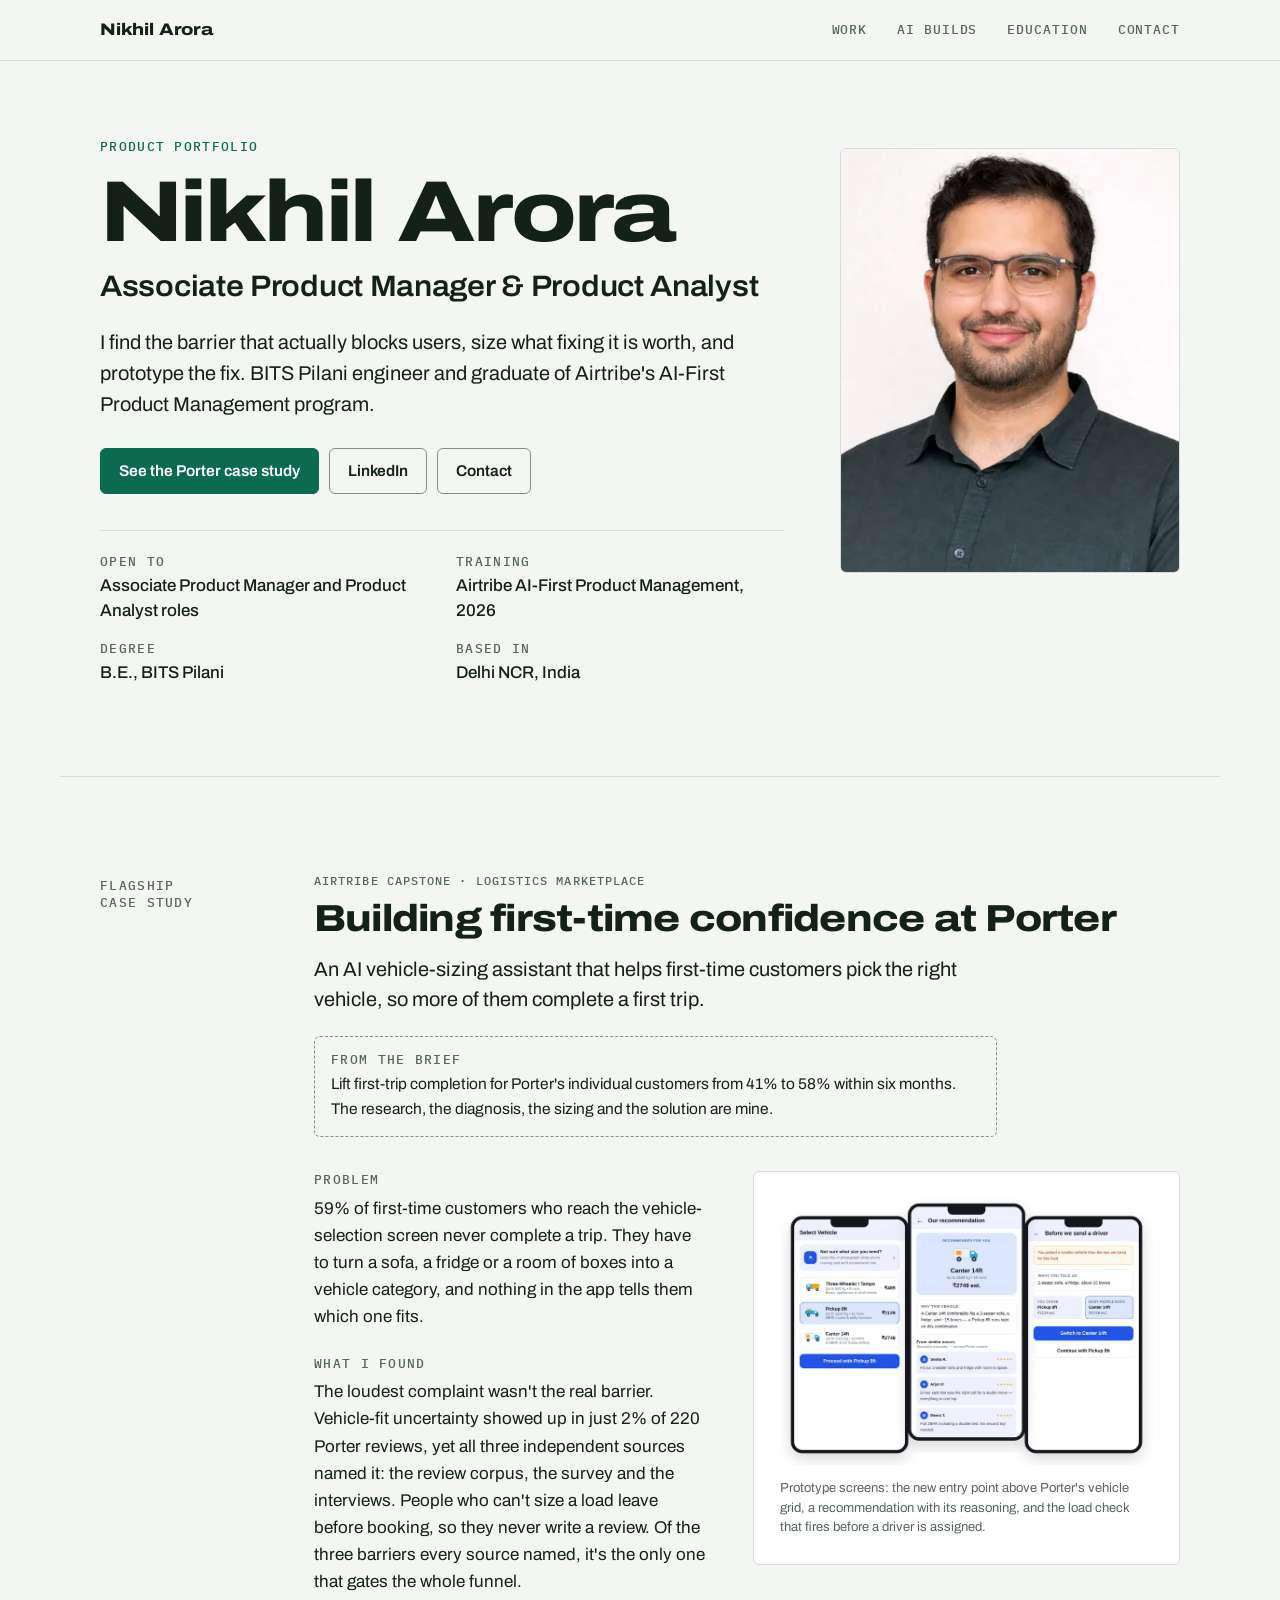
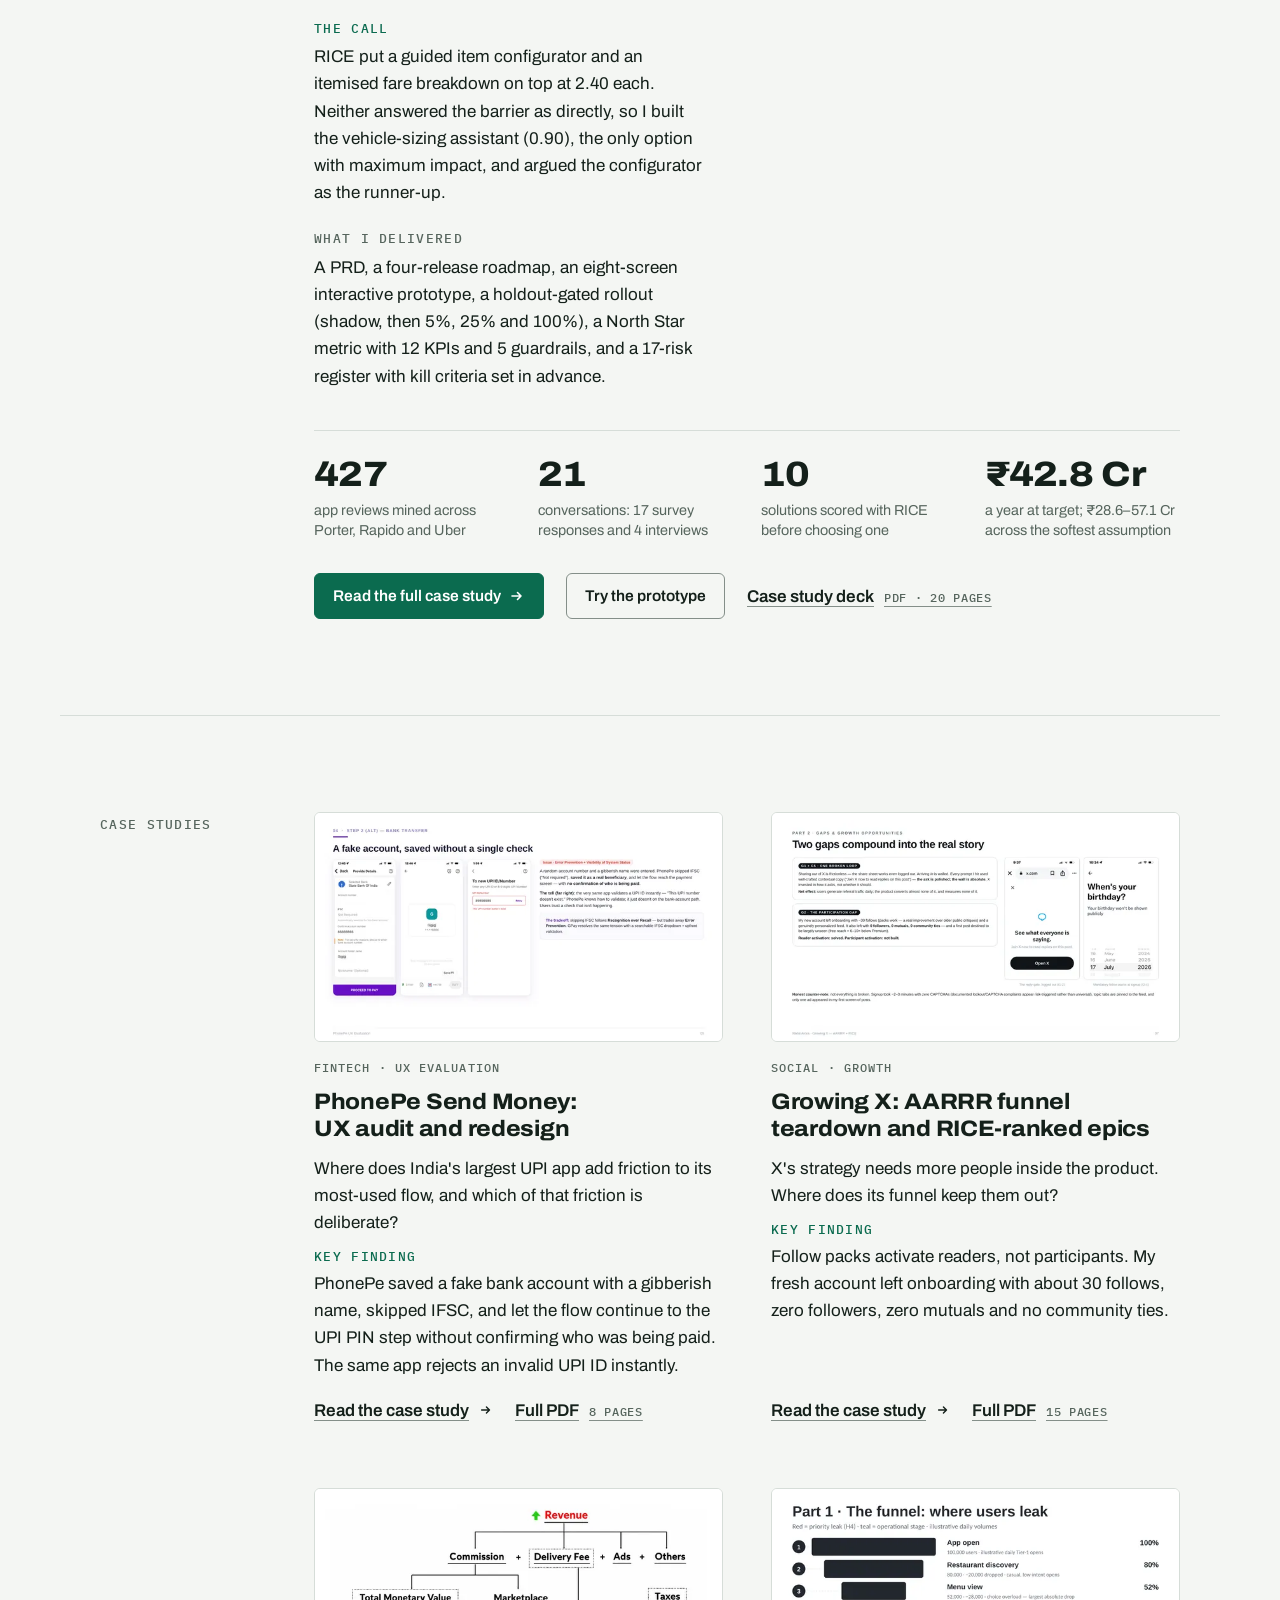
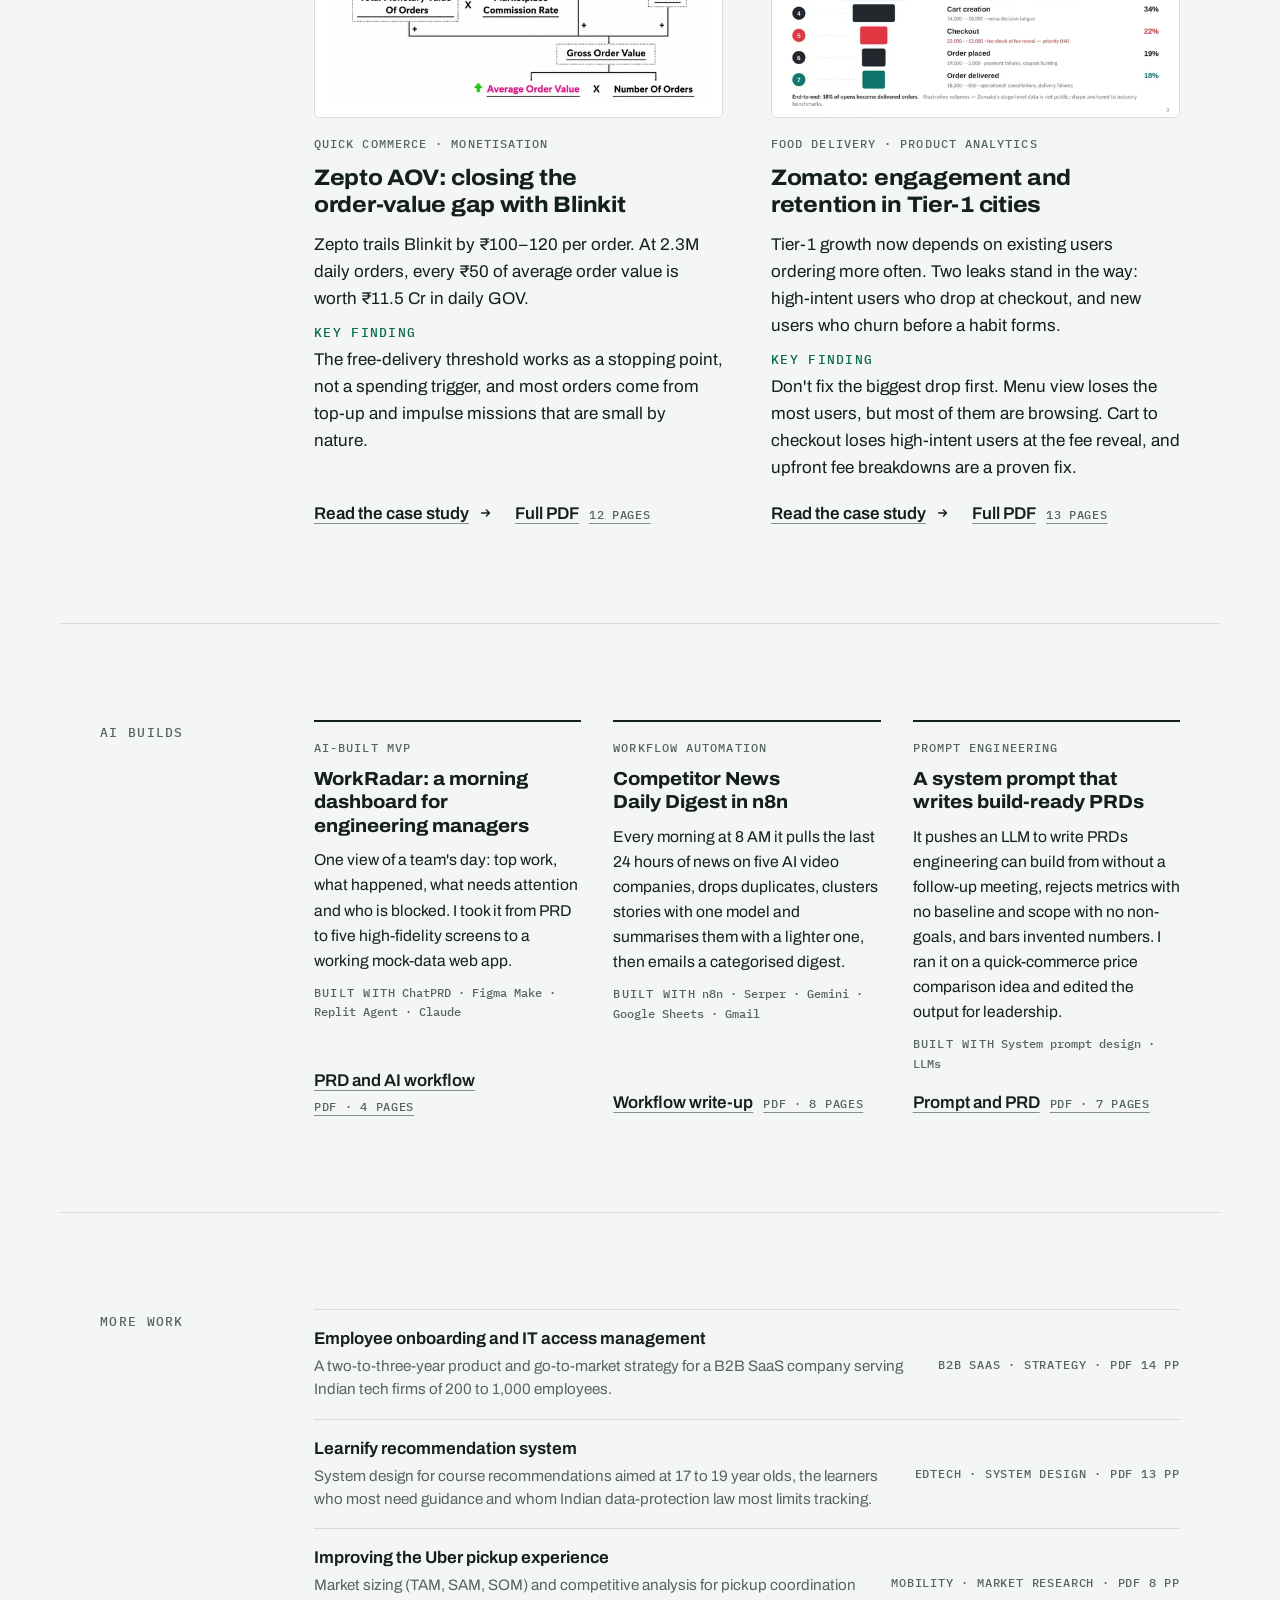
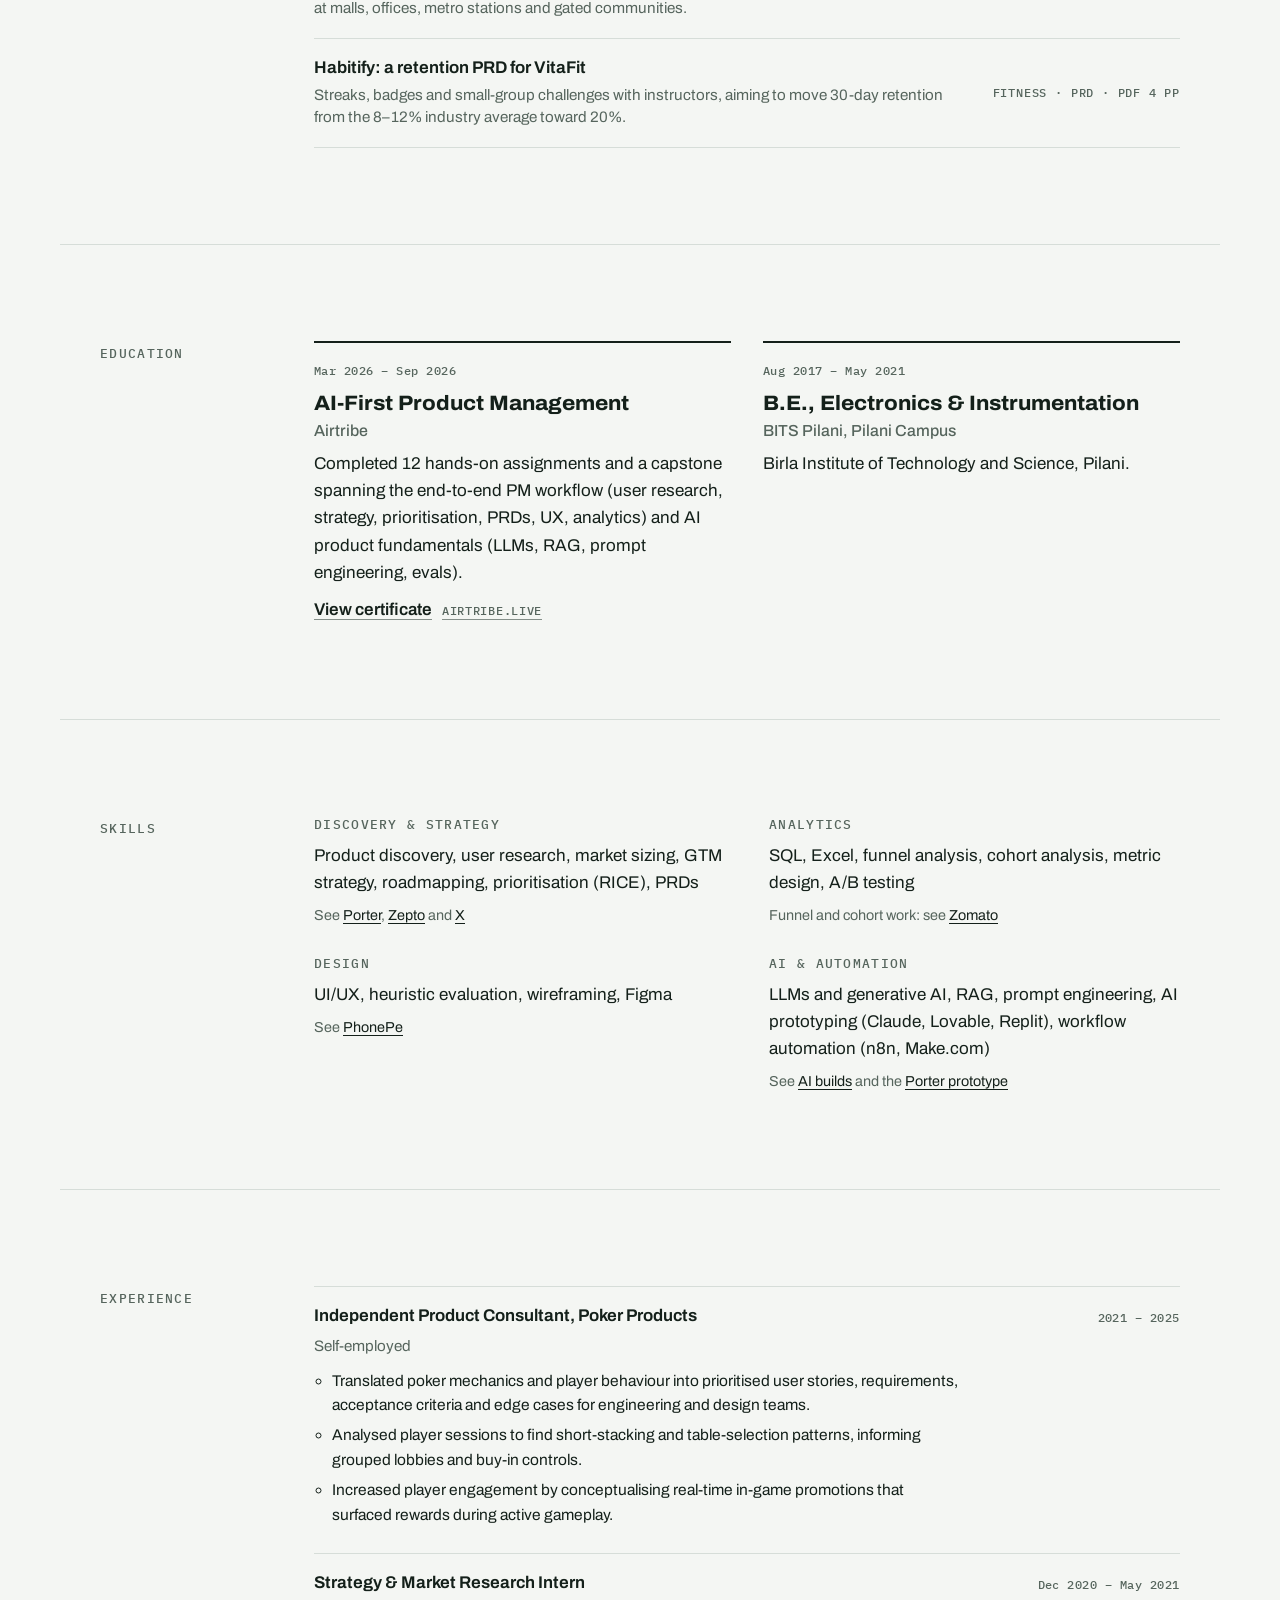
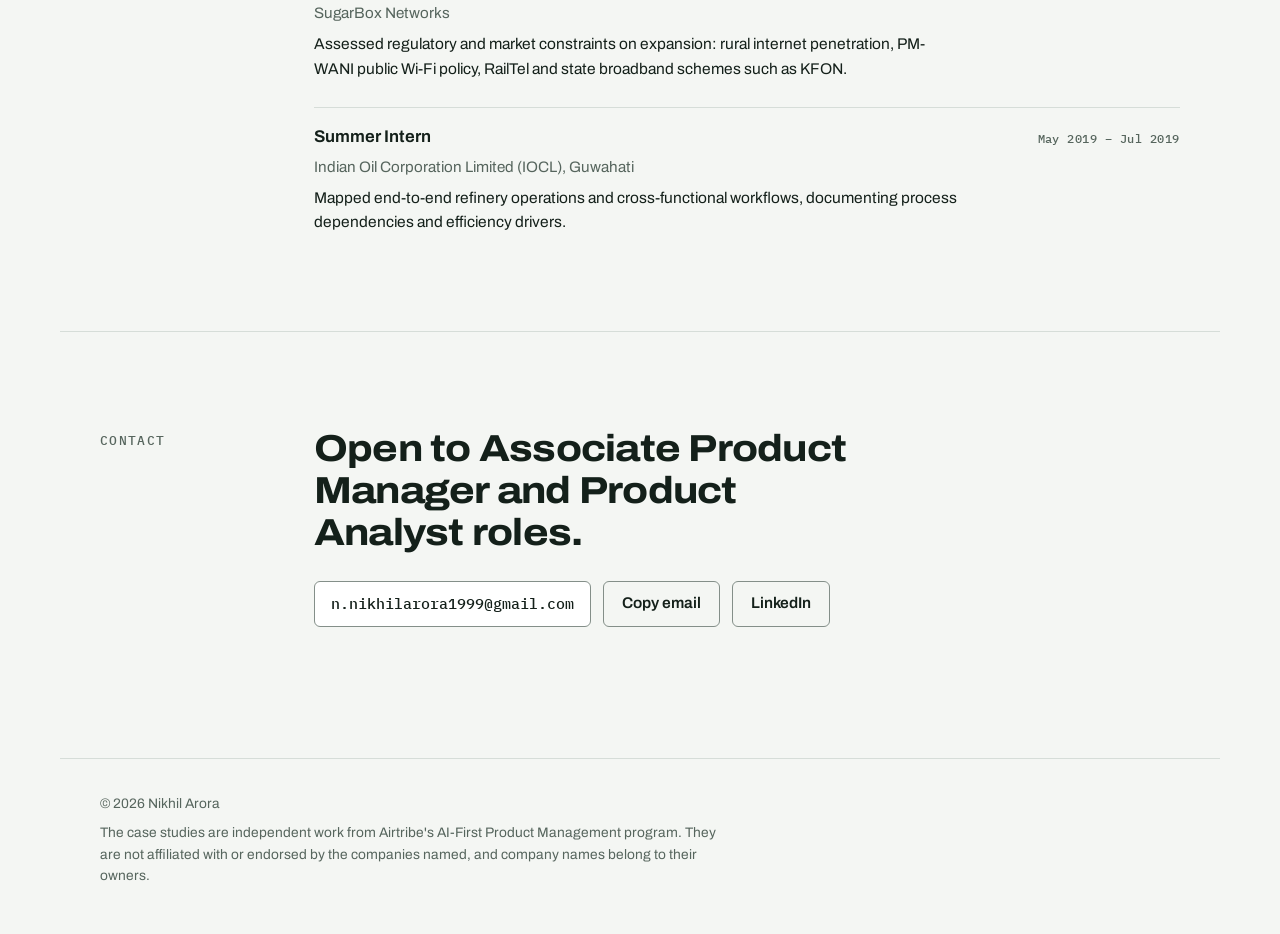
==== index.html @ ab9635f2 "First Version of Portfolio" ====
<!doctype html>
<html lang="en-IN">
<head>
<meta charset="utf-8">
<meta name="viewport" content="width=device-width, initial-scale=1, viewport-fit=cover">
<title>Nikhil Arora | Associate Product Manager &amp; Product Analyst</title>
<meta name="description" content="Nikhil Arora's product portfolio: case studies on Porter, PhonePe, Zepto, Zomato and X, plus AI builds. BITS Pilani engineer, Airtribe AI-First PM.">
<link rel="canonical" href="https://nikhilarorapm.github.io/">
<meta name="author" content="Nikhil Arora">
<meta name="robots" content="index, follow, max-image-preview:large">
<meta name="color-scheme" content="light dark">
<meta name="theme-color" content="#F4F6F3" media="(prefers-color-scheme: light)">
<meta name="theme-color" content="#0E1411" media="(prefers-color-scheme: dark)">

<meta property="og:type" content="profile">
<meta property="og:site_name" content="Nikhil Arora">
<meta property="og:locale" content="en_IN">
<meta property="og:url" content="https://nikhilarorapm.github.io/">
<meta property="og:title" content="Nikhil Arora | Associate Product Manager &amp; Product Analyst">
<meta property="og:description" content="Product case studies on Porter, PhonePe, Zepto, Zomato and X, plus AI builds. BITS Pilani engineer, Airtribe AI-First Product Management graduate.">
<meta property="og:image" content="https://nikhilarorapm.github.io/og-image.jpg">
<meta property="og:image:width" content="1200">
<meta property="og:image:height" content="630">
<meta property="og:image:alt" content="Nikhil Arora, Associate Product Manager and Product Analyst: case studies on Porter, PhonePe, Zepto, Zomato and X.">
<meta property="profile:first_name" content="Nikhil">
<meta property="profile:last_name" content="Arora">
<meta name="twitter:card" content="summary_large_image">
<meta name="twitter:title" content="Nikhil Arora | Associate Product Manager &amp; Product Analyst">
<meta name="twitter:description" content="Product case studies on Porter, PhonePe, Zepto, Zomato and X, plus AI builds.">
<meta name="twitter:image" content="https://nikhilarorapm.github.io/og-image.jpg">

<link rel="icon" href="favicon.svg" type="image/svg+xml">
<link rel="icon" href="favicon.ico" sizes="32x32">
<link rel="apple-touch-icon" href="apple-touch-icon.png">
<link rel="manifest" href="site.webmanifest">
<link rel="preload" href="assets/fonts/archivo-var.woff2" as="font" type="font/woff2" crossorigin>

<link rel="stylesheet" href="assets/css/site.css">

<script type="application/ld+json">
{
  "@context": "https://schema.org",
  "@graph": [
    {
      "@type": "WebSite",
      "@id": "https://nikhilarorapm.github.io/#website",
      "url": "https://nikhilarorapm.github.io/",
      "name": "Nikhil Arora",
      "inLanguage": "en-IN",
      "publisher": {"@id": "https://nikhilarorapm.github.io/#person"}
    },
    {
      "@type": "ProfilePage",
      "@id": "https://nikhilarorapm.github.io/#profile",
      "url": "https://nikhilarorapm.github.io/",
      "name": "Nikhil Arora | Associate Product Manager & Product Analyst",
      "isPartOf": {"@id": "https://nikhilarorapm.github.io/#website"},
      "mainEntity": {"@id": "https://nikhilarorapm.github.io/#person"},
      "dateModified": "2026-10-01",
      "inLanguage": "en-IN"
    },
    {
      "@type": "Person",
      "@id": "https://nikhilarorapm.github.io/#person",
      "name": "Nikhil Arora",
      "givenName": "Nikhil",
      "familyName": "Arora",
      "url": "https://nikhilarorapm.github.io/",
      "image": "https://nikhilarorapm.github.io/assets/img/nikhil-arora-800.jpg",
      "description": "Product management candidate for Associate Product Manager and Product Analyst roles. BITS Pilani engineer and graduate of Airtribe's AI-First Product Management program.",
      "email": "mailto:n.nikhilarora1999@gmail.com",
      "homeLocation": {"@type": "Place", "name": "Delhi NCR, India"},
      "sameAs": ["https://www.linkedin.com/in/nikhilarora2021"],
      "alumniOf": [
        {"@type": "CollegeOrUniversity", "name": "Birla Institute of Technology and Science, Pilani", "alternateName": "BITS Pilani", "url": "https://www.bits-pilani.ac.in/"},
        {"@type": "EducationalOrganization", "name": "Airtribe", "url": "https://www.airtribe.live/"}
      ],
      "hasCredential": {
        "@type": "EducationalOccupationalCredential",
        "name": "AI-First Product Management",
        "credentialCategory": "certificate",
        "recognizedBy": {"@type": "EducationalOrganization", "name": "Airtribe"},
        "url": "https://www.airtribe.live/product-management/certificate/V38YRUB9B8DR"
      },
      "knowsAbout": ["Product management", "Product analytics", "User research", "Product discovery", "PRDs", "RICE prioritisation", "Funnel analysis", "Cohort analysis", "A/B testing", "Metric design", "Market sizing", "SQL", "Figma", "Prompt engineering", "Retrieval-augmented generation", "Workflow automation with n8n"]
    },
    {
      "@type": "ItemList",
      "@id": "https://nikhilarorapm.github.io/#work",
      "name": "Product case studies and builds by Nikhil Arora",
      "itemListElement": [
        {"@type": "ListItem", "position": 1, "item": {"@type": "CreativeWork", "name": "Building first-time confidence at Porter", "url": "https://nikhilarorapm.github.io/case-studies/porter-first-trip-conversion.html", "author": {"@id": "https://nikhilarorapm.github.io/#person"}, "description": "Capstone case study: an AI vehicle-sizing assistant to lift first-trip completion for first-time Porter customers, with research, RICE prioritisation, PRD, interactive prototype and rollout plan."}},
        {"@type": "ListItem", "position": 2, "item": {"@type": "CreativeWork", "name": "PhonePe Send Money: UX audit and redesign", "url": "https://nikhilarorapm.github.io/case-studies/phonepe-ux-audit.html", "author": {"@id": "https://nikhilarorapm.github.io/#person"}, "description": "Heuristic evaluation of PhonePe's UPI Send Money flow with Figma redesign recommendations."}},
        {"@type": "ListItem", "position": 3, "item": {"@type": "CreativeWork", "name": "Growing X: AARRR funnel teardown and RICE-ranked epics", "url": "https://nikhilarorapm.github.io/case-studies/x-growth-aarrr.html", "author": {"@id": "https://nikhilarorapm.github.io/#person"}, "description": "AARRR funnel analysis of X built on primary research, with five gaps, three epics and RICE prioritisation."}},
        {"@type": "ListItem", "position": 4, "item": {"@type": "CreativeWork", "name": "Zepto AOV: closing the order-value gap with Blinkit", "url": "https://nikhilarorapm.github.io/case-studies/zepto-aov.html", "author": {"@id": "https://nikhilarorapm.github.io/#person"}, "description": "Average order value case study for Zepto: KPI tree, segmentation, five blockers, three solutions and a RICE-sequenced roadmap."}},
        {"@type": "ListItem", "position": 5, "item": {"@type": "CreativeWork", "name": "Zomato: engagement and retention in Tier-1 cities", "url": "https://nikhilarorapm.github.io/case-studies/zomato-retention.html", "author": {"@id": "https://nikhilarorapm.github.io/#person"}, "description": "Funnel analysis, cohort retention and North Star metrics for Zomato food delivery."}}
      ]
    }
  ]
}
</script>
</head>
<body>
<a class="skip" href="#main">Skip to content</a>

<header class="site-head">
  <div class="wrap head-row">
    <a class="brand" href="#top">Nikhil Arora</a>
    <nav class="site-nav" aria-label="Sections">
      <a href="#work">Work</a>
      <a class="opt" href="#ai-builds">AI builds</a>
      <a class="opt" href="#education">Education</a>
      <a href="#contact">Contact</a>
    </nav>
  </div>
</header>

<main id="main">
  <section class="hero wrap" id="top" aria-labelledby="hero-title">
    <div class="hero-text">
      <p class="label eyebrow">Product portfolio</p>
      <h1 id="hero-title"><span class="h1-name">Nikhil Arora</span><span class="vh">, </span><span class="h1-role">Associate Product Manager &amp; Product Analyst</span></h1>
      <p class="lede">I find the barrier that actually blocks users, size what fixing it is worth, and prototype the fix. BITS Pilani engineer and graduate of Airtribe's AI-First Product Management program.</p>
      <div class="cta-row">
        <a class="btn btn-primary" href="#porter">See the Porter case study</a>
        <a class="btn" href="https://www.linkedin.com/in/nikhilarora2021" target="_blank" rel="me noopener">LinkedIn</a>
        <a class="btn" href="#contact">Contact</a>
      </div>
      <dl class="facts">
        <div><dt class="label">Open to</dt><dd>Associate Product Manager and Product Analyst roles</dd></div>
        <div><dt class="label">Training</dt><dd>Airtribe AI-First Product Management, 2026</dd></div>
        <div><dt class="label">Degree</dt><dd>B.E., BITS Pilani</dd></div>
        <div><dt class="label">Based in</dt><dd>Delhi NCR, India</dd></div>
      </dl>
    </div>
    <figure class="hero-photo">
      <picture>
        <source type="image/webp" srcset="assets/img/nikhil-arora-400.webp 400w, assets/img/nikhil-arora-800.webp 800w" sizes="(min-width: 1100px) 340px, (min-width: 900px) 300px, 132px">
        <img src="assets/img/nikhil-arora-800.jpg" width="800" height="1000" alt="Portrait of Nikhil Arora" fetchpriority="high" decoding="async">
      </picture>
    </figure>
  </section>

  <section class="sec wrap" id="work" aria-labelledby="work-title">
    <h2 class="label" id="work-title">Flagship case study</h2>
    <div class="sec-body">
      <article id="porter" aria-labelledby="porter-title">
        <p class="kicker">Airtribe capstone · Logistics marketplace</p>
        <h3 class="flag-title" id="porter-title"><a href="case-studies/porter-first-trip-conversion.html">Building first-time confidence at Porter</a></h3>
        <p class="flag-lede">An AI vehicle-sizing assistant that helps first-time customers pick the right vehicle, so more of them complete a first trip.</p>
        <p class="given"><span class="label">From the brief</span><span>Lift first-trip completion for Porter's individual customers from 41% to 58% within six months. The research, the diagnosis, the sizing and the solution are mine.</span></p>

        <div class="flag-grid">
          <div class="beats">
            <div class="beat">
              <h4 class="label">Problem</h4>
              <p>59% of first-time customers who reach the vehicle-selection screen never complete a trip. They have to turn a sofa, a fridge or a room of boxes into a vehicle category, and nothing in the app tells them which one fits.</p>
            </div>
            <div class="beat">
              <h4 class="label">What I found</h4>
              <p>The loudest complaint wasn't the real barrier. Vehicle-fit uncertainty showed up in just 2% of 220 Porter reviews, yet all three independent sources named it: the review corpus, the survey and the interviews. People who can't size a load leave before booking, so they never write a review. Of the three barriers every source named, it's the only one that gates the whole funnel.</p>
            </div>
            <div class="beat call">
              <h4 class="label">The call</h4>
              <p>RICE put a guided item configurator and an itemised fare breakdown on top at 2.40 each. Neither answered the barrier as directly, so I built the vehicle-sizing assistant (0.90), the only option with maximum impact, and argued the configurator as the runner-up.</p>
            </div>
            <div class="beat">
              <h4 class="label">What I delivered</h4>
              <p>A PRD, a four-release roadmap, an eight-screen interactive prototype, a holdout-gated rollout (shadow, then 5%, 25% and 100%), a North Star metric with 12 KPIs and 5 guardrails, and a 17-risk register with kill criteria set in advance.</p>
            </div>
          </div>
          <figure class="flag-visual">
            <img src="assets/img/porter-prototype-screens-800.webp" srcset="assets/img/porter-prototype-screens-800.webp 800w, assets/img/porter-prototype-screens-1600.webp 1600w" sizes="(min-width: 1100px) 520px, 92vw" width="800" height="573" loading="lazy" decoding="async" alt="Three screens from the Porter prototype: vehicle selection with a new 'Not sure what size you need?' entry point, a Canter 14ft recommendation with its reasoning and similar moves, and a load check before a driver is sent.">
            <figcaption>Prototype screens: the new entry point above Porter's vehicle grid, a recommendation with its reasoning, and the load check that fires before a driver is assigned.</figcaption>
          </figure>
        </div>

        <ul class="stats">
          <li><span class="num">427</span><span class="lbl">app reviews mined across Porter, Rapido and Uber</span></li>
          <li><span class="num">21</span><span class="lbl">conversations: 17 survey responses and 4 interviews</span></li>
          <li><span class="num">10</span><span class="lbl">solutions scored with RICE before choosing one</span></li>
          <li><span class="num">₹42.8 Cr</span><span class="lbl">a year at target; ₹28.6–57.1 Cr across the softest assumption</span></li>
        </ul>

        <div class="link-row">
          <a class="btn btn-primary" href="case-studies/porter-first-trip-conversion.html">Read the full case study <svg viewBox="0 0 16 16" aria-hidden="true"><path d="M3 8h9M8.5 4.5 12 8l-3.5 3.5" fill="none" stroke="currentColor" stroke-width="1.6" stroke-linecap="round" stroke-linejoin="round"/></svg></a>
          <a class="btn" href="prototype/porter/index.html">Try the prototype</a>
          <a class="doc-link" href="docs/nikhil-arora-porter-product-capstone.pdf">Case study deck <span class="meta">PDF · 20 pages</span></a>
        </div>
      </article>
    </div>
  </section>

  <section class="sec wrap" id="case-studies" aria-labelledby="cases-title">
    <h2 class="label" id="cases-title">Case studies</h2>
    <div class="sec-body case-grid">
      <article class="case" id="phonepe" aria-labelledby="phonepe-title">
        <div class="case-thumb"><img src="assets/img/phonepe-ux-audit-640.webp" srcset="assets/img/phonepe-ux-audit-640.webp 640w, assets/img/phonepe-ux-audit-1200.webp 1200w" sizes="(min-width: 980px) 440px, (min-width: 760px) 45vw, 92vw" width="640" height="360" loading="lazy" decoding="async" alt="Slide from the PhonePe evaluation: a fake bank account saved without a single check."></div>
        <p class="kicker">Fintech · UX evaluation</p>
        <h3 id="phonepe-title"><a href="case-studies/phonepe-ux-audit.html">PhonePe Send Money: UX audit and redesign</a></h3>
        <p>Where does India's largest UPI app add friction to its most-used flow, and which of that friction is deliberate?</p>
        <p><span class="label finding-label">Key finding</span>PhonePe saved a fake bank account with a gibberish name, skipped IFSC, and let the flow continue to the UPI PIN step without confirming who was being paid. The same app rejects an invalid UPI ID instantly.</p>
        <p class="case-links"><a class="doc-link" href="case-studies/phonepe-ux-audit.html">Read the case study <svg viewBox="0 0 16 16" aria-hidden="true"><path d="M3 8h9M8.5 4.5 12 8l-3.5 3.5" fill="none" stroke="currentColor" stroke-width="1.6" stroke-linecap="round" stroke-linejoin="round"/></svg></a><a class="doc-link" href="docs/nikhil-arora-phonepe-ux-evaluation.pdf">Full PDF <span class="meta">8 pages</span></a></p>
      </article>

      <article class="case" id="x-growth" aria-labelledby="x-title">
        <div class="case-thumb"><img src="assets/img/x-growth-aarrr-640.webp" srcset="assets/img/x-growth-aarrr-640.webp 640w, assets/img/x-growth-aarrr-1200.webp 1200w" sizes="(min-width: 980px) 440px, (min-width: 760px) 45vw, 92vw" width="640" height="360" loading="lazy" decoding="async" alt="Slide from the X growth case study: two gaps compound into one broken loop."></div>
        <p class="kicker">Social · Growth</p>
        <h3 id="x-title"><a href="case-studies/x-growth-aarrr.html">Growing X: AARRR funnel teardown and RICE-ranked epics</a></h3>
        <p>X's strategy needs more people inside the product. Where does its funnel keep them out?</p>
        <p><span class="label finding-label">Key finding</span>Follow packs activate readers, not participants. My fresh account left onboarding with about 30 follows, zero followers, zero mutuals and no community ties.</p>
        <p class="case-links"><a class="doc-link" href="case-studies/x-growth-aarrr.html">Read the case study <svg viewBox="0 0 16 16" aria-hidden="true"><path d="M3 8h9M8.5 4.5 12 8l-3.5 3.5" fill="none" stroke="currentColor" stroke-width="1.6" stroke-linecap="round" stroke-linejoin="round"/></svg></a><a class="doc-link" href="docs/nikhil-arora-x-aarrr-growth-case-study.pdf">Full PDF <span class="meta">15 pages</span></a></p>
      </article>

      <article class="case" id="zepto" aria-labelledby="zepto-title">
        <div class="case-thumb"><img src="assets/img/zepto-aov-kpi-tree-640.webp" srcset="assets/img/zepto-aov-kpi-tree-640.webp 640w, assets/img/zepto-aov-kpi-tree-1200.webp 1200w" sizes="(min-width: 980px) 440px, (min-width: 760px) 45vw, 92vw" width="640" height="360" loading="lazy" decoding="async" alt="KPI tree connecting Zepto's average order value to gross order value, commission and revenue."></div>
        <p class="kicker">Quick commerce · Monetisation</p>
        <h3 id="zepto-title"><a href="case-studies/zepto-aov.html">Zepto AOV: closing the order-value gap with Blinkit</a></h3>
        <p>Zepto trails Blinkit by ₹100–120 per order. At 2.3M daily orders, every ₹50 of average order value is worth ₹11.5 Cr in daily GOV.</p>
        <p><span class="label finding-label">Key finding</span>The free-delivery threshold works as a stopping point, not a spending trigger, and most orders come from top-up and impulse missions that are small by nature.</p>
        <p class="case-links"><a class="doc-link" href="case-studies/zepto-aov.html">Read the case study <svg viewBox="0 0 16 16" aria-hidden="true"><path d="M3 8h9M8.5 4.5 12 8l-3.5 3.5" fill="none" stroke="currentColor" stroke-width="1.6" stroke-linecap="round" stroke-linejoin="round"/></svg></a><a class="doc-link" href="docs/nikhil-arora-zepto-aov-case-study.pdf">Full PDF <span class="meta">12 pages</span></a></p>
      </article>

      <article class="case" id="zomato" aria-labelledby="zomato-title">
        <div class="case-thumb"><img src="assets/img/zomato-retention-funnel-640.webp" srcset="assets/img/zomato-retention-funnel-640.webp 640w, assets/img/zomato-retention-funnel-1200.webp 1200w" sizes="(min-width: 980px) 440px, (min-width: 760px) 45vw, 92vw" width="640" height="361" loading="lazy" decoding="async" alt="Seven-stage Zomato funnel from app open to order delivered, with the checkout drop highlighted as the priority leak."></div>
        <p class="kicker">Food delivery · Product analytics</p>
        <h3 id="zomato-title"><a href="case-studies/zomato-retention.html">Zomato: engagement and retention in Tier-1 cities</a></h3>
        <p>Tier-1 growth now depends on existing users ordering more often. Two leaks stand in the way: high-intent users who drop at checkout, and new users who churn before a habit forms.</p>
        <p><span class="label finding-label">Key finding</span>Don't fix the biggest drop first. Menu view loses the most users, but most of them are browsing. Cart to checkout loses high-intent users at the fee reveal, and upfront fee breakdowns are a proven fix.</p>
        <p class="case-links"><a class="doc-link" href="case-studies/zomato-retention.html">Read the case study <svg viewBox="0 0 16 16" aria-hidden="true"><path d="M3 8h9M8.5 4.5 12 8l-3.5 3.5" fill="none" stroke="currentColor" stroke-width="1.6" stroke-linecap="round" stroke-linejoin="round"/></svg></a><a class="doc-link" href="docs/nikhil-arora-zomato-retention-case-study.pdf">Full PDF <span class="meta">13 pages</span></a></p>
      </article>
    </div>
  </section>

  <section class="sec wrap" id="ai-builds" aria-labelledby="builds-title">
    <h2 class="label" id="builds-title">AI builds</h2>
    <div class="sec-body build-grid">
      <article class="build" id="workradar" aria-labelledby="workradar-title">
        <p class="kicker">AI-built MVP</p>
        <h3 id="workradar-title">WorkRadar: a morning dashboard for engineering managers</h3>
        <p>One view of a team's day: top work, what happened, what needs attention and who is blocked. I took it from PRD to five high-fidelity screens to a working mock-data web app.</p>
        <p class="tools"><b>Built with</b>ChatPRD · Figma Make · Replit Agent · Claude</p>
        <a class="doc-link" href="docs/nikhil-arora-workradar-prd-ai-workflow.pdf">PRD and AI workflow <span class="meta">PDF · 4 pages</span></a>
      </article>
      <article class="build" id="news-digest" aria-labelledby="digest-title">
        <p class="kicker">Workflow automation</p>
        <h3 id="digest-title">Competitor News Daily Digest in n8n</h3>
        <p>Every morning at 8 AM it pulls the last 24 hours of news on five AI video companies, drops duplicates, clusters stories with one model and summarises them with a lighter one, then emails a categorised digest.</p>
        <p class="tools"><b>Built with</b>n8n · Serper · Gemini · Google Sheets · Gmail</p>
        <a class="doc-link" href="docs/nikhil-arora-n8n-competitor-news-digest.pdf">Workflow write-up <span class="meta">PDF · 8 pages</span></a>
      </article>
      <article class="build" id="prd-prompt" aria-labelledby="prompt-title">
        <p class="kicker">Prompt engineering</p>
        <h3 id="prompt-title">A system prompt that writes build-ready PRDs</h3>
        <p>It pushes an LLM to write PRDs engineering can build from without a follow-up meeting, rejects metrics with no baseline and scope with no non-goals, and bars invented numbers. I ran it on a quick-commerce price comparison idea and edited the output for leadership.</p>
        <p class="tools"><b>Built with</b>System prompt design · LLMs</p>
        <a class="doc-link" href="docs/nikhil-arora-prd-system-prompt.pdf">Prompt and PRD <span class="meta">PDF · 7 pages</span></a>
      </article>
    </div>
  </section>

  <section class="sec wrap" id="more-work" aria-labelledby="more-title">
    <h2 class="label" id="more-title">More work</h2>
    <div class="sec-body">
      <ul class="more">
        <li><a href="docs/nikhil-arora-b2b-saas-access-management-strategy.pdf"><span class="more-title">Employee onboarding and IT access management</span><span class="more-desc">A two-to-three-year product and go-to-market strategy for a B2B SaaS company serving Indian tech firms of 200 to 1,000 employees.</span><span class="more-meta">B2B SaaS · Strategy · PDF 14 pp</span></a></li>
        <li><a href="docs/nikhil-arora-learnify-recommendation-system.pdf"><span class="more-title">Learnify recommendation system</span><span class="more-desc">System design for course recommendations aimed at 17 to 19 year olds, the learners who most need guidance and whom Indian data-protection law most limits tracking.</span><span class="more-meta">EdTech · System design · PDF 13 pp</span></a></li>
        <li><a href="docs/nikhil-arora-uber-pickup-experience.pdf"><span class="more-title">Improving the Uber pickup experience</span><span class="more-desc">Market sizing (TAM, SAM, SOM) and competitive analysis for pickup coordination at malls, offices, metro stations and gated communities.</span><span class="more-meta">Mobility · Market research · PDF 8 pp</span></a></li>
        <li><a href="docs/nikhil-arora-vitafit-habitify-prd.pdf"><span class="more-title">Habitify: a retention PRD for VitaFit</span><span class="more-desc">Streaks, badges and small-group challenges with instructors, aiming to move 30-day retention from the 8–12% industry average toward 20%.</span><span class="more-meta">Fitness · PRD · PDF 4 pp</span></a></li>
      </ul>
    </div>
  </section>

  <section class="sec wrap" id="education" aria-labelledby="edu-title">
    <h2 class="label" id="edu-title">Education</h2>
    <div class="sec-body edu">
      <article class="edu-item">
        <p class="dates">Mar 2026 – Sep 2026</p>
        <h3>AI-First Product Management <span class="org">Airtribe</span></h3>
        <p>Completed 12 hands-on assignments and a capstone spanning the end-to-end PM workflow (user research, strategy, prioritisation, PRDs, UX, analytics) and AI product fundamentals (LLMs, RAG, prompt engineering, evals).</p>
        <a class="doc-link" href="https://www.airtribe.live/product-management/certificate/V38YRUB9B8DR" target="_blank" rel="noopener">View certificate <span class="meta">airtribe.live</span></a>
      </article>
      <article class="edu-item">
        <p class="dates">Aug 2017 – May 2021</p>
        <h3>B.E., Electronics &amp; Instrumentation <span class="org">BITS Pilani, Pilani Campus</span></h3>
        <p>Birla Institute of Technology and Science, Pilani.</p>
      </article>
    </div>
  </section>

  <section class="sec wrap" id="skills" aria-labelledby="skills-title">
    <h2 class="label" id="skills-title">Skills</h2>
    <div class="sec-body skills">
      <div class="skill-group">
        <h3 class="label">Discovery &amp; strategy</h3>
        <p>Product discovery, user research, market sizing, GTM strategy, roadmapping, prioritisation (RICE), PRDs</p>
        <p class="seen">See <a href="case-studies/porter-first-trip-conversion.html">Porter</a>, <a href="case-studies/zepto-aov.html">Zepto</a> and <a href="case-studies/x-growth-aarrr.html">X</a></p>
      </div>
      <div class="skill-group">
        <h3 class="label">Analytics</h3>
        <p>SQL, Excel, funnel analysis, cohort analysis, metric design, A/B testing</p>
        <p class="seen">Funnel and cohort work: see <a href="case-studies/zomato-retention.html">Zomato</a></p>
      </div>
      <div class="skill-group">
        <h3 class="label">Design</h3>
        <p>UI/UX, heuristic evaluation, wireframing, Figma</p>
        <p class="seen">See <a href="case-studies/phonepe-ux-audit.html">PhonePe</a></p>
      </div>
      <div class="skill-group">
        <h3 class="label">AI &amp; automation</h3>
        <p>LLMs and generative AI, RAG, prompt engineering, AI prototyping (Claude, Lovable, Replit), workflow automation (n8n, Make.com)</p>
        <p class="seen">See <a href="#ai-builds">AI builds</a> and the <a href="prototype/porter/index.html">Porter prototype</a></p>
      </div>
    </div>
  </section>

  <section class="sec wrap" id="experience" aria-labelledby="exp-title">
    <h2 class="label" id="exp-title">Experience</h2>
    <div class="sec-body">
      <ul class="exp">
        <li>
          <p class="dates">2021 – 2025</p>
          <h3>Independent Product Consultant, Poker Products</h3>
          <p class="org">Self-employed</p>
          <ul>
            <li>Translated poker mechanics and player behaviour into prioritised user stories, requirements, acceptance criteria and edge cases for engineering and design teams.</li>
            <li>Analysed player sessions to find short-stacking and table-selection patterns, informing grouped lobbies and buy-in controls.</li>
            <li>Increased player engagement by conceptualising real-time in-game promotions that surfaced rewards during active gameplay.</li>
          </ul>
        </li>
        <li>
          <p class="dates">Dec 2020 – May 2021</p>
          <h3>Strategy &amp; Market Research Intern</h3>
          <p class="org">SugarBox Networks</p>
          <p class="desc">Assessed regulatory and market constraints on expansion: rural internet penetration, PM-WANI public Wi-Fi policy, RailTel and state broadband schemes such as KFON.</p>
        </li>
        <li>
          <p class="dates">May 2019 – Jul 2019</p>
          <h3>Summer Intern</h3>
          <p class="org">Indian Oil Corporation Limited (IOCL), Guwahati</p>
          <p class="desc">Mapped end-to-end refinery operations and cross-functional workflows, documenting process dependencies and efficiency drivers.</p>
        </li>
      </ul>
    </div>
  </section>

  <section class="sec wrap" id="contact" aria-labelledby="contact-title">
    <h2 class="label" id="contact-title">Contact</h2>
    <div class="sec-body">
      <p class="contact-line">Open to Associate Product Manager and Product Analyst roles.</p>
      <div class="contact-row">
        <a class="email" id="email" href="mailto:n.nikhilarora1999@gmail.com">n.nikhilarora1999@gmail.com</a>
        <button class="btn" type="button" id="copy-email" data-email="n.nikhilarora1999@gmail.com">Copy email</button>
        <a class="btn" href="https://www.linkedin.com/in/nikhilarora2021" target="_blank" rel="me noopener">LinkedIn</a>
      </div>
      <p class="copy-status" id="copy-status" role="status" aria-live="polite"></p>
    </div>
  </section>
</main>

<footer class="site-foot wrap">
  <p>© 2026 Nikhil Arora</p>
  <p>The case studies are independent work from Airtribe's AI-First Product Management program. They are not affiliated with or endorsed by the companies named, and company names belong to their owners.</p>
</footer>

<script src="assets/js/copy-email.js" defer></script>
</body>
</html>
---- assets/css/site.css ----
@font-face{font-family:"Archivo";src:url("../fonts/archivo-var.woff2") format("woff2");font-weight:400 800;font-stretch:100% 125%;font-display:swap}
@font-face{font-family:"Archivo";src:url("../fonts/archivo-var-rupee.woff2") format("woff2");font-weight:400 800;font-stretch:100% 125%;font-display:swap;unicode-range:U+20B9}
@font-face{font-family:"Plex Mono";src:url("../fonts/plex-mono-500.woff2") format("woff2");font-weight:500;font-display:swap}

/* Layout: spec-sheet grid. Mono section labels sit in a left rail beside the content, like the front matter of a product spec. The accent marks only the calls Nikhil made. */
:root{
  --bg:#F4F6F3;
  --surface:#FFFFFF;
  --ink:#14201A;
  --muted:#56655D;
  --rule:#D6DDD8;
  --rule-strong:#848F89;
  --accent:#0B6B4F;
  --accent-ink:#FFFFFF;
  --accent-soft:#E2EEE7;
  --font-display:"Archivo","Segoe UI",system-ui,-apple-system,Roboto,"Helvetica Neue",Arial,sans-serif;
  --font-body:"Archivo","Segoe UI",system-ui,-apple-system,Roboto,"Helvetica Neue",Arial,sans-serif;
  --font-mono:"Plex Mono",ui-monospace,SFMono-Regular,Menlo,Consolas,"Liberation Mono",monospace;
  --step--1:.8125rem;
  --step-0:1.0625rem;
  --step-1:1.25rem;
  --step-2:clamp(1.65rem,1.2rem + 1.7vw,2.35rem);
  --step-3:clamp(2.75rem,1.35rem + 5.8vw,5.4rem);
  --radius:6px;
  --maxw:1160px;
  color-scheme:light;
}
@media (prefers-color-scheme: dark){
  :root:not([data-theme="light"]){
    --bg:#0E1411;--surface:#151D19;--ink:#E3EAE6;--muted:#9AAAA2;--rule:#27332D;--rule-strong:#5E6E66;
    --accent:#62C89F;--accent-ink:#06140E;--accent-soft:#173229;color-scheme:dark;
  }
}
:root[data-theme="dark"]{
  --bg:#0E1411;--surface:#151D19;--ink:#E3EAE6;--muted:#9AAAA2;--rule:#27332D;--rule-strong:#5E6E66;
  --accent:#62C89F;--accent-ink:#06140E;--accent-soft:#173229;color-scheme:dark;
}

*,*::before,*::after{box-sizing:border-box}
html{-webkit-text-size-adjust:100%;text-size-adjust:100%;scroll-behavior:smooth;scroll-padding-top:84px}
body{margin:0;background:var(--bg);color:var(--ink);font-family:var(--font-body);font-size:var(--step-0);line-height:1.6;font-weight:400;-webkit-font-smoothing:antialiased;-moz-osx-font-smoothing:grayscale}
img{max-width:100%;height:auto;display:block}
h1,h2,h3,h4{margin:0;text-wrap:balance}
p,figure,dl,dd{margin:0}
a{color:inherit;text-decoration-thickness:1px;text-underline-offset:.22em}
a:hover{color:var(--accent)}
:focus-visible{outline:2px solid var(--accent);outline-offset:3px;border-radius:2px}
.vh{position:absolute!important;width:1px;height:1px;padding:0;margin:-1px;overflow:hidden;clip:rect(0 0 0 0);white-space:nowrap;border:0}
.skip{position:absolute;left:12px;top:-60px;z-index:50;background:var(--surface);color:var(--ink);border:1px solid var(--rule-strong);border-radius:var(--radius);padding:10px 14px;font-weight:600;text-decoration:none}
.skip:focus{top:calc(env(safe-area-inset-top,0px) + 12px)}
.wrap{max-width:var(--maxw);margin-inline:auto;padding-inline:clamp(18px,4vw,40px)}
.label{font-family:var(--font-mono);font-weight:500;font-size:var(--step--1);line-height:1.35;letter-spacing:.1em;text-transform:uppercase;color:var(--muted)}

/* Header */
.site-head{position:sticky;top:env(safe-area-inset-top,0px);z-index:20;background:var(--bg);border-bottom:1px solid var(--rule)}
.head-row{display:flex;align-items:center;justify-content:space-between;gap:16px;min-height:60px}
.brand{font-family:var(--font-display);font-weight:800;font-stretch:118%;font-size:1.05rem;letter-spacing:-.01em;text-decoration:none;white-space:nowrap}
.site-nav{display:flex;gap:clamp(14px,2.6vw,30px)}
.site-nav a{font-family:var(--font-mono);font-weight:500;font-size:var(--step--1);letter-spacing:.07em;text-transform:uppercase;text-decoration:none;color:var(--muted);padding-block:10px}
.site-nav a:hover{color:var(--ink)}
@media (max-width:620px){.site-nav .opt{display:none}}

/* Hero */
.hero{display:grid;gap:30px;padding-block:clamp(36px,6vw,84px) clamp(48px,7vw,92px);align-items:start}
.eyebrow{color:var(--accent)}
.h1-name{display:block;font-family:var(--font-display);font-weight:800;font-stretch:122%;font-size:var(--step-3);line-height:.95;letter-spacing:-.03em;margin-top:16px}
.h1-role{display:block;font-family:var(--font-display);font-weight:600;font-stretch:106%;font-size:clamp(1.25rem,1rem + 1.15vw,1.85rem);line-height:1.2;letter-spacing:-.01em;margin-top:16px}
.lede{font-size:var(--step-1);line-height:1.55;max-width:36em;margin-top:22px}
.cta-row{display:flex;flex-wrap:wrap;gap:10px;margin-top:28px}
.btn{display:inline-flex;align-items:center;gap:8px;min-height:46px;padding:0 18px;border:1px solid var(--rule-strong);border-radius:var(--radius);background:transparent;color:var(--ink);font:inherit;font-weight:600;font-size:.97rem;text-decoration:none;cursor:pointer;transition:border-color .15s,background-color .15s,color .15s}
.btn:hover{border-color:var(--ink);color:var(--ink)}
.btn-primary{background:var(--accent);border-color:var(--accent);color:var(--accent-ink)}
.btn-primary:hover{background:var(--ink);border-color:var(--ink);color:var(--bg)}
.btn svg{width:16px;height:16px;flex:none}
.facts{display:grid;grid-template-columns:1fr;gap:16px 28px;margin-top:36px;padding-top:22px;border-top:1px solid var(--rule)}
.facts dd{margin-top:4px;font-weight:500;line-height:1.45}
@media (min-width:480px){.facts{grid-template-columns:repeat(2,minmax(0,1fr))}}
.hero-photo{order:-1;width:132px}
.hero-photo img{width:100%;aspect-ratio:4/5;object-fit:cover;border-radius:var(--radius);border:1px solid var(--rule);background:var(--surface)}
@media (min-width:900px){
  .hero{grid-template-columns:minmax(0,1fr) 300px;gap:56px}
  .hero-photo{order:0;width:100%;margin-top:10px}
}
@media (min-width:1100px){.hero{grid-template-columns:minmax(0,1fr) 340px}}

/* Sections */
.sec{display:grid;gap:22px;padding-block:clamp(56px,8vw,96px);border-top:1px solid var(--rule)}
.sec-body{min-width:0}
@media (min-width:980px){
  .sec{grid-template-columns:170px minmax(0,1fr);gap:44px}
  .sec>.label{position:sticky;top:96px;align-self:start;padding-top:4px}
}
.kicker{font-family:var(--font-mono);font-weight:500;font-size:.75rem;line-height:1.4;letter-spacing:.09em;text-transform:uppercase;color:var(--muted)}
.doc-link{display:inline-flex;flex-wrap:wrap;align-items:baseline;gap:4px 10px;font-weight:600;text-decoration:underline;text-decoration-color:var(--rule-strong)}
.doc-link:hover{text-decoration-color:currentColor}
.doc-link .meta{font-family:var(--font-mono);font-weight:500;font-size:.72rem;letter-spacing:.06em;text-transform:uppercase;color:var(--muted)}

/* Flagship */
.flag-title{font-family:var(--font-display);font-weight:800;font-stretch:116%;font-size:var(--step-2);line-height:1.08;letter-spacing:-.02em;margin-top:10px}
.flag-lede{font-size:var(--step-1);line-height:1.5;margin-top:14px;max-width:34em}
.given{display:grid;gap:4px;margin-top:22px;max-width:44em;padding:14px 16px;border:1px dashed var(--rule-strong);border-radius:var(--radius);font-size:.97rem}
.flag-grid{display:grid;gap:34px;margin-top:34px}
@media (min-width:1100px){.flag-grid{grid-template-columns:minmax(0,1fr) minmax(0,1.08fr);align-items:start;gap:44px}}
.beats{display:grid;gap:24px}
.beat h4{margin-bottom:6px}
.beat.call h4{color:var(--accent)}
.beat p{max-width:34em}
.flag-visual{background:var(--surface);border:1px solid var(--rule);border-radius:var(--radius);padding:clamp(14px,2.4vw,26px)}
.flag-visual figcaption{font-size:var(--step--1);line-height:1.5;color:var(--muted);margin-top:14px}
.data-grid{display:grid;gap:34px;margin-top:40px}
.hero>*,.flag-grid>*,.data-grid>*,.case-grid>*,.build-grid>*,.edu>*,.skills>*{min-width:0}
.meter{max-width:620px}
.meter-note{font-size:.95rem;color:var(--muted);margin-top:4px}
.track{position:relative;height:16px;margin-top:18px;border-radius:3px;background:var(--rule);overflow:hidden}
.track .target{position:absolute;inset:0 auto 0 0;width:58%;background:var(--accent-soft);border-right:3px solid var(--accent)}
.track .now{position:absolute;inset:0 auto 0 0;width:41%;background:var(--ink)}
.ticks{position:relative;height:44px;font-family:var(--font-mono);font-weight:500;font-size:.75rem;letter-spacing:.03em;font-variant-numeric:tabular-nums}
.ticks span{position:absolute;top:10px;white-space:nowrap;line-height:1.3}
.ticks .t-now{right:59%;text-align:right;padding-right:6px}
.ticks .t-target{left:58%;padding-left:8px;color:var(--accent)}
.ticks .t-end{right:0;color:var(--muted);top:28px}
.ticks .t-start{left:0;color:var(--muted);top:28px}
.table-scroll{overflow-x:auto;-webkit-overflow-scrolling:touch}
.rice{width:100%;border-collapse:collapse;font-size:.92rem;font-variant-numeric:tabular-nums}
.rice caption{text-align:left;padding-bottom:10px}
.rice th,.rice td{padding:10px 10px;border-bottom:1px solid var(--rule);text-align:right;white-space:nowrap;vertical-align:baseline}
.rice thead th{font-family:var(--font-mono);font-weight:500;font-size:.72rem;letter-spacing:.07em;text-transform:uppercase;color:var(--muted);border-bottom-color:var(--rule-strong)}
.rice th[scope="row"],.rice thead th:first-child{text-align:left;white-space:normal;font-weight:500}
.rice td:last-child,.rice thead th:last-child{text-align:left}
.rice tr.built{background:var(--accent-soft)}
.rice tr.built th,.rice tr.built td{font-weight:700}
.rice tr.built td:last-child{color:var(--accent)}
@media (max-width:639px){.rice .col-detail{display:none}}
.rice-note{margin-top:14px;font-size:.95rem;color:var(--muted);max-width:40em}
.stats{list-style:none;margin:40px 0 0;padding:24px 0 0;border-top:1px solid var(--rule);display:grid;grid-template-columns:repeat(2,minmax(0,1fr));gap:24px 28px}
@media (min-width:760px){.stats{grid-template-columns:repeat(4,minmax(0,1fr))}}
.stats .num{display:block;font-family:var(--font-display);font-weight:800;font-stretch:112%;font-size:clamp(1.6rem,1.2rem + 1.4vw,2.2rem);line-height:1.1;letter-spacing:-.02em;font-variant-numeric:tabular-nums}
.stats .lbl{display:block;margin-top:6px;font-size:.9rem;line-height:1.45;color:var(--muted)}
.link-row{display:flex;flex-wrap:wrap;align-items:center;gap:14px 22px;margin-top:32px}

/* Case studies */
.case-grid{display:grid;gap:clamp(44px,6vw,64px) clamp(28px,4vw,48px)}
@media (min-width:760px){.case-grid{grid-template-columns:repeat(2,minmax(0,1fr))}}
.case{display:flex;flex-direction:column;gap:12px;min-width:0}
.case-thumb{aspect-ratio:16/9;border:1px solid var(--rule);border-radius:var(--radius);overflow:hidden;background:#FFFFFF}
.case-thumb img{width:100%;height:100%;object-fit:cover;object-position:top center}
.case .kicker{margin-top:6px}
.case h3{font-family:var(--font-display);font-weight:750;font-stretch:108%;font-size:1.4rem;line-height:1.2;letter-spacing:-.012em}
.finding-label{display:block;margin-bottom:4px;color:var(--accent)}
.case-points{margin:0;padding-left:1.15em;display:grid;gap:7px;font-size:.98rem}
.case-points li::marker{color:var(--muted)}
.methods,.tools{font-family:var(--font-mono);font-weight:500;font-size:.78rem;line-height:1.55;color:var(--muted)}
.methods b,.tools b{font-weight:500;letter-spacing:.1em;text-transform:uppercase;margin-right:6px}
.small-note{font-size:.88rem;color:var(--muted)}
.build .doc-link{margin-top:auto;padding-top:6px}
.case-links{display:flex;flex-wrap:wrap;align-items:baseline;gap:6px 22px;margin-top:auto;padding-top:6px}

/* AI builds */
.build-grid{display:grid;gap:36px}
@media (min-width:900px){.build-grid{grid-template-columns:repeat(3,minmax(0,1fr));gap:32px}}
.build{display:flex;flex-direction:column;gap:10px;padding-top:18px;border-top:2px solid var(--ink);min-width:0}
.build h3{font-family:var(--font-display);font-weight:750;font-stretch:106%;font-size:1.18rem;line-height:1.25}
.build p:not(.kicker):not(.tools){font-size:.98rem}

/* More work */
.more{list-style:none;margin:0;padding:0;border-top:1px solid var(--rule)}
.more li{border-bottom:1px solid var(--rule)}
.more a{display:grid;gap:4px 28px;padding:18px 0;text-decoration:none}
.more-title{font-weight:650;font-size:1.06rem;line-height:1.35}
.more-desc{color:var(--muted);font-size:.95rem;line-height:1.5;max-width:44em}
.more-meta{font-family:var(--font-mono);font-weight:500;font-size:.72rem;line-height:1.4;letter-spacing:.07em;text-transform:uppercase;color:var(--muted)}
.more a:hover .more-title{color:var(--accent);text-decoration:underline}
@media (min-width:760px){
  .more a{grid-template-columns:minmax(0,1fr) auto;align-items:baseline}
  .more-desc{grid-column:1}
  .more-meta{grid-column:2;grid-row:1/span 2;align-self:center;white-space:nowrap;text-align:right}
}

/* Education, skills, experience */
.edu{display:grid;gap:34px}
@media (min-width:760px){.edu{grid-template-columns:repeat(2,minmax(0,1fr));gap:32px}}
.edu-item{display:flex;flex-direction:column;gap:10px;padding-top:18px;border-top:2px solid var(--ink);min-width:0}
.edu-item h3{font-family:var(--font-display);font-weight:750;font-stretch:106%;font-size:1.3rem;line-height:1.22}
.edu-item .org{display:block;margin-top:4px;font-family:var(--font-body);font-weight:500;font-stretch:100%;font-size:1rem;color:var(--muted)}
.dates{font-family:var(--font-mono);font-weight:500;font-size:.78rem;letter-spacing:.04em;color:var(--muted);font-variant-numeric:tabular-nums}
.skills{display:grid;gap:28px 44px}
@media (min-width:760px){.skills{grid-template-columns:repeat(2,minmax(0,1fr))}}
.skill-group h3{margin-bottom:8px}
.skill-group p{max-width:34em}
.seen{margin-top:8px;font-size:.9rem;color:var(--muted)}
.seen a{color:var(--ink)}
.exp{list-style:none;margin:0;padding:0;display:grid;gap:26px}
.exp>li{display:grid;gap:6px;padding-top:18px;border-top:1px solid var(--rule)}
.exp h3{font-weight:650;font-size:1.06rem;line-height:1.35}
.exp .org{color:var(--muted);font-size:.95rem}
.exp ul{margin:4px 0 0;padding-left:1.15em;display:grid;gap:5px;font-size:.97rem}
.exp p.desc{font-size:.97rem;max-width:44em}
@media (min-width:760px){
  .exp>li{grid-template-columns:minmax(0,1fr) 190px;column-gap:32px}
  .exp>li>.dates{grid-column:2;grid-row:1;text-align:right;padding-top:3px}
  .exp>li>*:not(.dates){grid-column:1}
}

/* Contact */
.contact-line{font-family:var(--font-display);font-weight:750;font-stretch:112%;font-size:var(--step-2);line-height:1.12;letter-spacing:-.02em;max-width:22ch}
.contact-row{display:flex;flex-wrap:wrap;align-items:center;gap:12px;margin-top:26px}
.email{display:inline-flex;align-items:center;min-height:46px;padding:0 16px;border:1px solid var(--rule-strong);border-radius:var(--radius);background:var(--surface);font-family:var(--font-mono);font-weight:500;font-size:.95rem;text-decoration:none;word-break:break-all;user-select:all}
.copy-status{min-height:1.6em;margin-top:12px;font-size:.92rem;color:var(--muted)}

/* Footer */
.site-foot{display:grid;gap:8px;padding-block:34px 48px;border-top:1px solid var(--rule);font-size:.86rem;line-height:1.55;color:var(--muted)}
.site-foot p{max-width:78ch}

@media (prefers-reduced-motion: reduce){
  html{scroll-behavior:auto}
  *,*::before,*::after{transition:none!important;animation:none!important}
}

/* Links in titles, tags */
.flag-title a,.case h3 a{text-decoration:none}
.flag-title a:hover,.case h3 a:hover{color:var(--ink);text-decoration:underline;text-decoration-thickness:2px}
.doc-link svg{width:14px;height:14px;align-self:center;flex:none}
.tag{display:inline-block;margin-left:6px;padding:1px 7px;border-radius:4px;background:var(--accent);color:var(--accent-ink);font-family:var(--font-mono);font-weight:500;font-size:.66rem;line-height:1.5;letter-spacing:.06em;text-transform:uppercase;vertical-align:2px;white-space:nowrap}
.tag-muted{background:transparent;color:var(--muted);border:1px solid var(--rule-strong)}

/* Case-study pages */
.crumbs{padding-top:clamp(22px,3.5vw,36px)}
.crumbs ol{list-style:none;margin:0;padding:0;display:flex;flex-wrap:wrap;gap:4px 10px;font-family:var(--font-mono);font-weight:500;font-size:.72rem;line-height:1.5;letter-spacing:.07em;text-transform:uppercase;color:var(--muted)}
.crumbs li+li::before{content:"/";margin-right:10px;color:var(--rule-strong)}
.crumbs a{text-decoration:none}
.crumbs a:hover{text-decoration:underline}
.cs-head{padding-block:clamp(18px,3vw,32px) clamp(26px,4vw,40px)}
.cs-head h1{font-family:var(--font-display);font-weight:800;font-stretch:116%;font-size:clamp(2.05rem,1.25rem + 3.3vw,3.5rem);line-height:1.03;letter-spacing:-.025em;margin-top:12px;max-width:22ch}
.cs-lede{font-size:var(--step-1);line-height:1.5;margin-top:18px;max-width:38em}
.cs-meta{display:grid;grid-template-columns:1fr;gap:14px 28px;margin-top:28px;padding-top:20px;border-top:1px solid var(--rule)}
@media (min-width:640px){.cs-meta{grid-template-columns:repeat(2,minmax(0,1fr))}}
@media (min-width:1000px){.cs-meta{grid-template-columns:repeat(4,minmax(0,1fr))}}
.cs-meta>div{min-width:0}
.cs-meta dd{margin-top:4px;font-size:.95rem;line-height:1.45}
.cs-hero{margin:0 0 clamp(36px,5vw,56px);background:var(--surface);border:1px solid var(--rule);border-radius:var(--radius);padding:clamp(10px,2vw,24px)}
.cs-hero img{width:100%;max-width:1100px;margin-inline:auto}
.cs-hero figcaption{font-size:var(--step--1);line-height:1.5;color:var(--muted);margin-top:12px}
.cs-layout{display:grid;gap:28px;padding-bottom:clamp(48px,7vw,88px)}
@media (min-width:980px){.cs-layout{grid-template-columns:170px minmax(0,1fr);gap:44px}}
.toc{display:none}
@media (min-width:980px){.toc{display:block;position:sticky;top:92px;align-self:start}}
.toc ol{list-style:none;margin:12px 0 0;padding:0;display:grid;gap:9px;font-size:.88rem;line-height:1.35}
.toc a{text-decoration:none;color:var(--muted)}
.toc a:hover{color:var(--ink);text-decoration:underline}
.cs-body{min-width:0;max-width:780px}
.summary{padding:clamp(16px,2.4vw,22px);border:1px solid var(--rule);border-radius:var(--radius);background:var(--surface)}
.summary dl{display:grid;gap:16px;margin-top:14px}
@media (min-width:700px){.summary dl{grid-template-columns:repeat(2,minmax(0,1fr));gap:20px 30px}}
.summary dl>div{min-width:0}
.summary dt.call{color:var(--accent)}
.summary dd{margin-top:5px;font-size:.98rem;line-height:1.5}
.cs-sec{margin-top:clamp(44px,6vw,64px)}
.cs-sec>*{margin-block:0}
.cs-sec>*+*{margin-top:14px}
.cs-sec>h2{font-family:var(--font-display);font-weight:750;font-stretch:108%;font-size:clamp(1.35rem,1.12rem + .9vw,1.75rem);line-height:1.2;letter-spacing:-.012em}
.cs-sec>h3{font-weight:650;font-size:1.06rem;line-height:1.35;margin-top:26px}
.cs-sec>figure,.cs-sec>.table-scroll,.cs-sec>.pair,.cs-sec>.stats{margin-top:22px}
.cs-sec>.stats{padding-top:0;border-top:0}
.cs-sec ul,.cs-sec ol{padding-left:1.2em;display:grid;gap:8px}
.cs-sec li::marker{color:var(--muted)}
.cs-sec ol.steps{list-style:none;padding:0;display:flex;flex-wrap:wrap;gap:8px;counter-reset:step}
.cs-sec ol.steps li{counter-increment:step;padding:6px 11px;border:1px solid var(--rule);border-radius:4px;background:var(--surface);font-size:.92rem;line-height:1.4}
.cs-sec ol.steps li::before{content:counter(step) ". ";font-family:var(--font-mono);color:var(--muted)}
.quote{margin-inline:0;padding-left:16px;border-left:2px solid var(--rule-strong);font-style:italic}
.pair{display:grid;gap:22px}
.pair>*{min-width:0}
@media (min-width:700px){.pair{grid-template-columns:repeat(2,minmax(0,1fr))}}
.pair h3{font-weight:650;font-size:1rem}
.pair ul{margin:8px 0 0}
.fig{background:var(--surface);border:1px solid var(--rule);border-radius:var(--radius);padding:clamp(8px,1.6vw,14px)}
.fig img{width:100%}
.fig figcaption{font-size:var(--step--1);line-height:1.5;color:var(--muted);margin-top:10px}
.data-table{width:100%;border-collapse:collapse;font-size:.92rem;line-height:1.45;font-variant-numeric:tabular-nums}
.data-table.wide{min-width:620px}
.data-table caption{text-align:left;padding-bottom:10px}
.data-table th,.data-table td{padding:9px 10px;border-bottom:1px solid var(--rule);text-align:left;vertical-align:top}
.data-table th[scope="row"]{font-weight:600}
.data-table thead th{font-family:var(--font-mono);font-weight:500;font-size:.7rem;letter-spacing:.07em;text-transform:uppercase;color:var(--muted);border-bottom-color:var(--rule-strong);vertical-align:bottom}
.data-table .n{text-align:right;white-space:nowrap}
.data-table tr.hl{background:var(--accent-soft)}
.data-table tr.hl>*{font-weight:650}
.inline-cta{margin-top:22px}
.cs-docs{display:flex;flex-wrap:wrap;align-items:baseline;gap:12px 26px}
.cs-next{display:grid;gap:12px;margin-top:clamp(48px,7vw,72px)}
@media (min-width:700px){.cs-next{grid-template-columns:repeat(2,minmax(0,1fr))}}
.cs-next a{display:grid;gap:4px;padding:16px 18px;border:1px solid var(--rule);border-radius:var(--radius);background:var(--surface);text-decoration:none}
.cs-next a:hover{border-color:var(--ink);color:var(--ink)}
.cs-next .t{font-weight:650;line-height:1.35}
@media (min-width:700px){.cs-next a.next{text-align:right}}
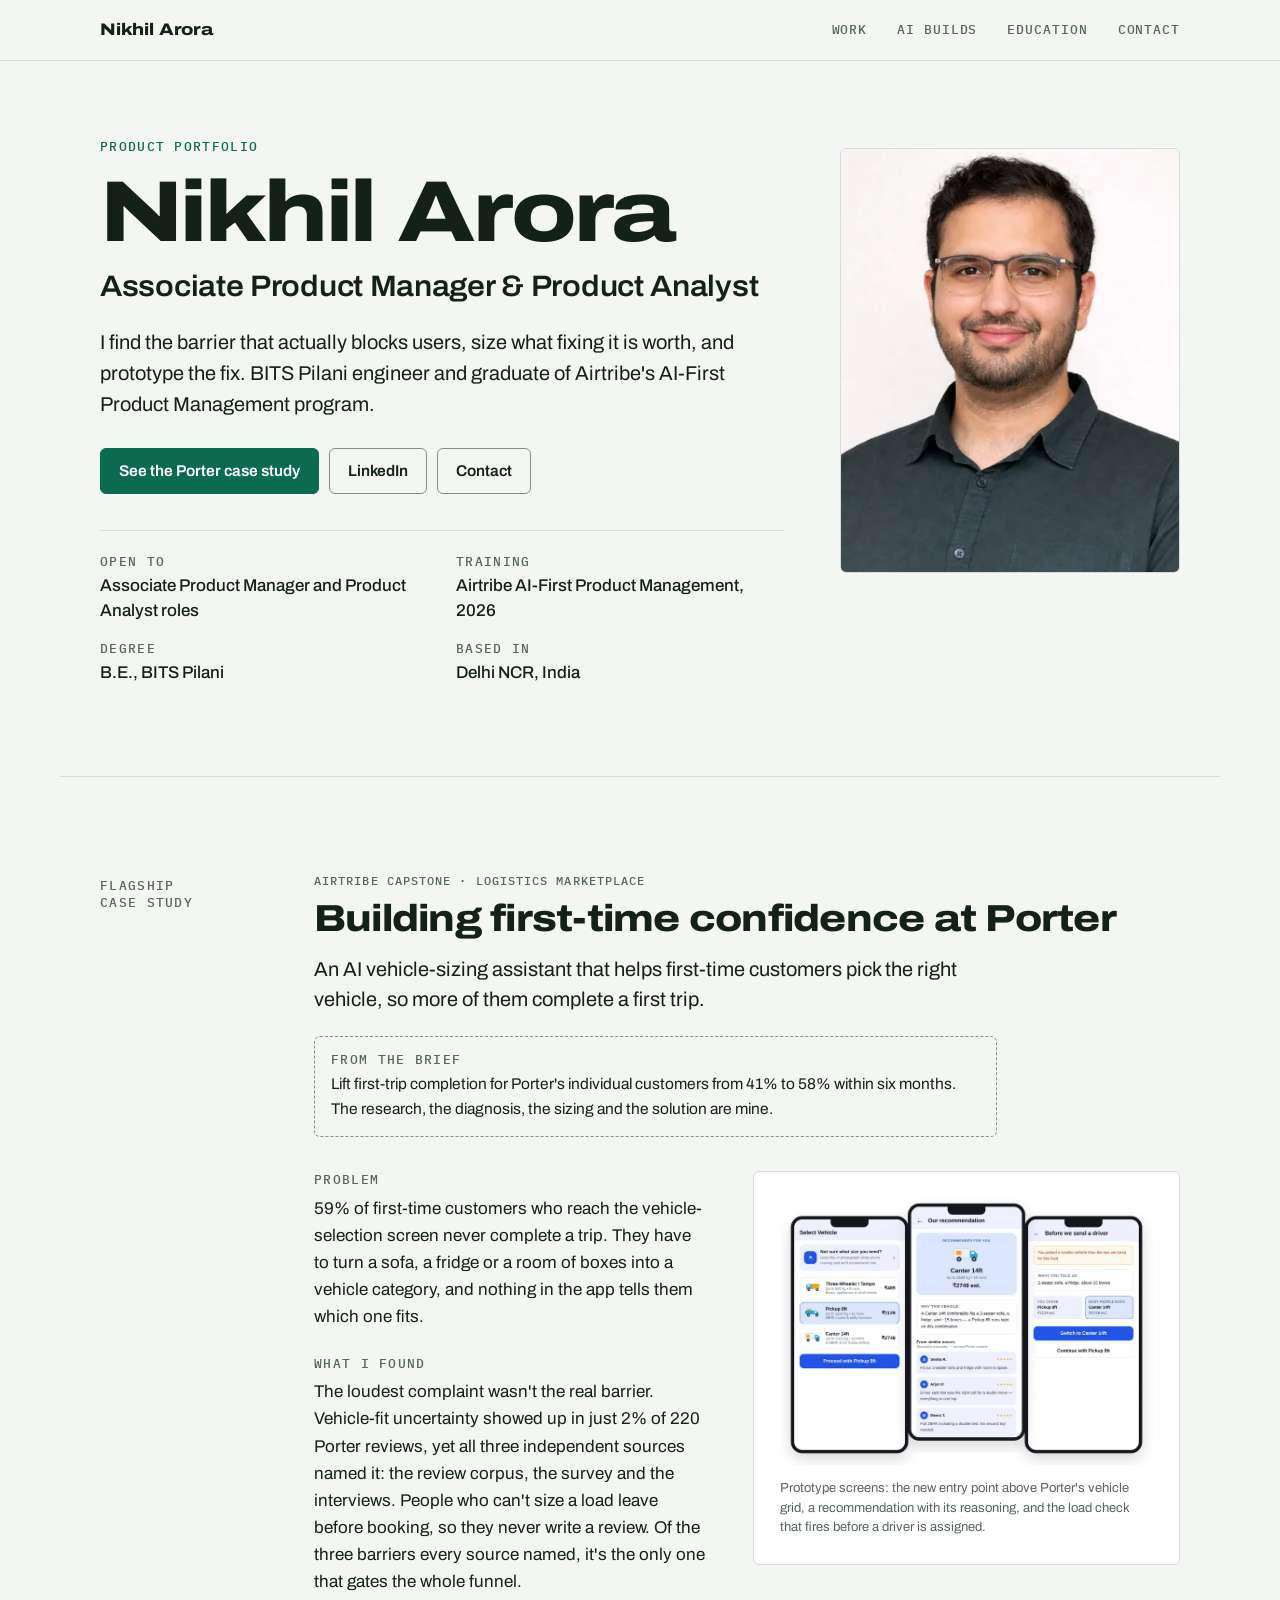
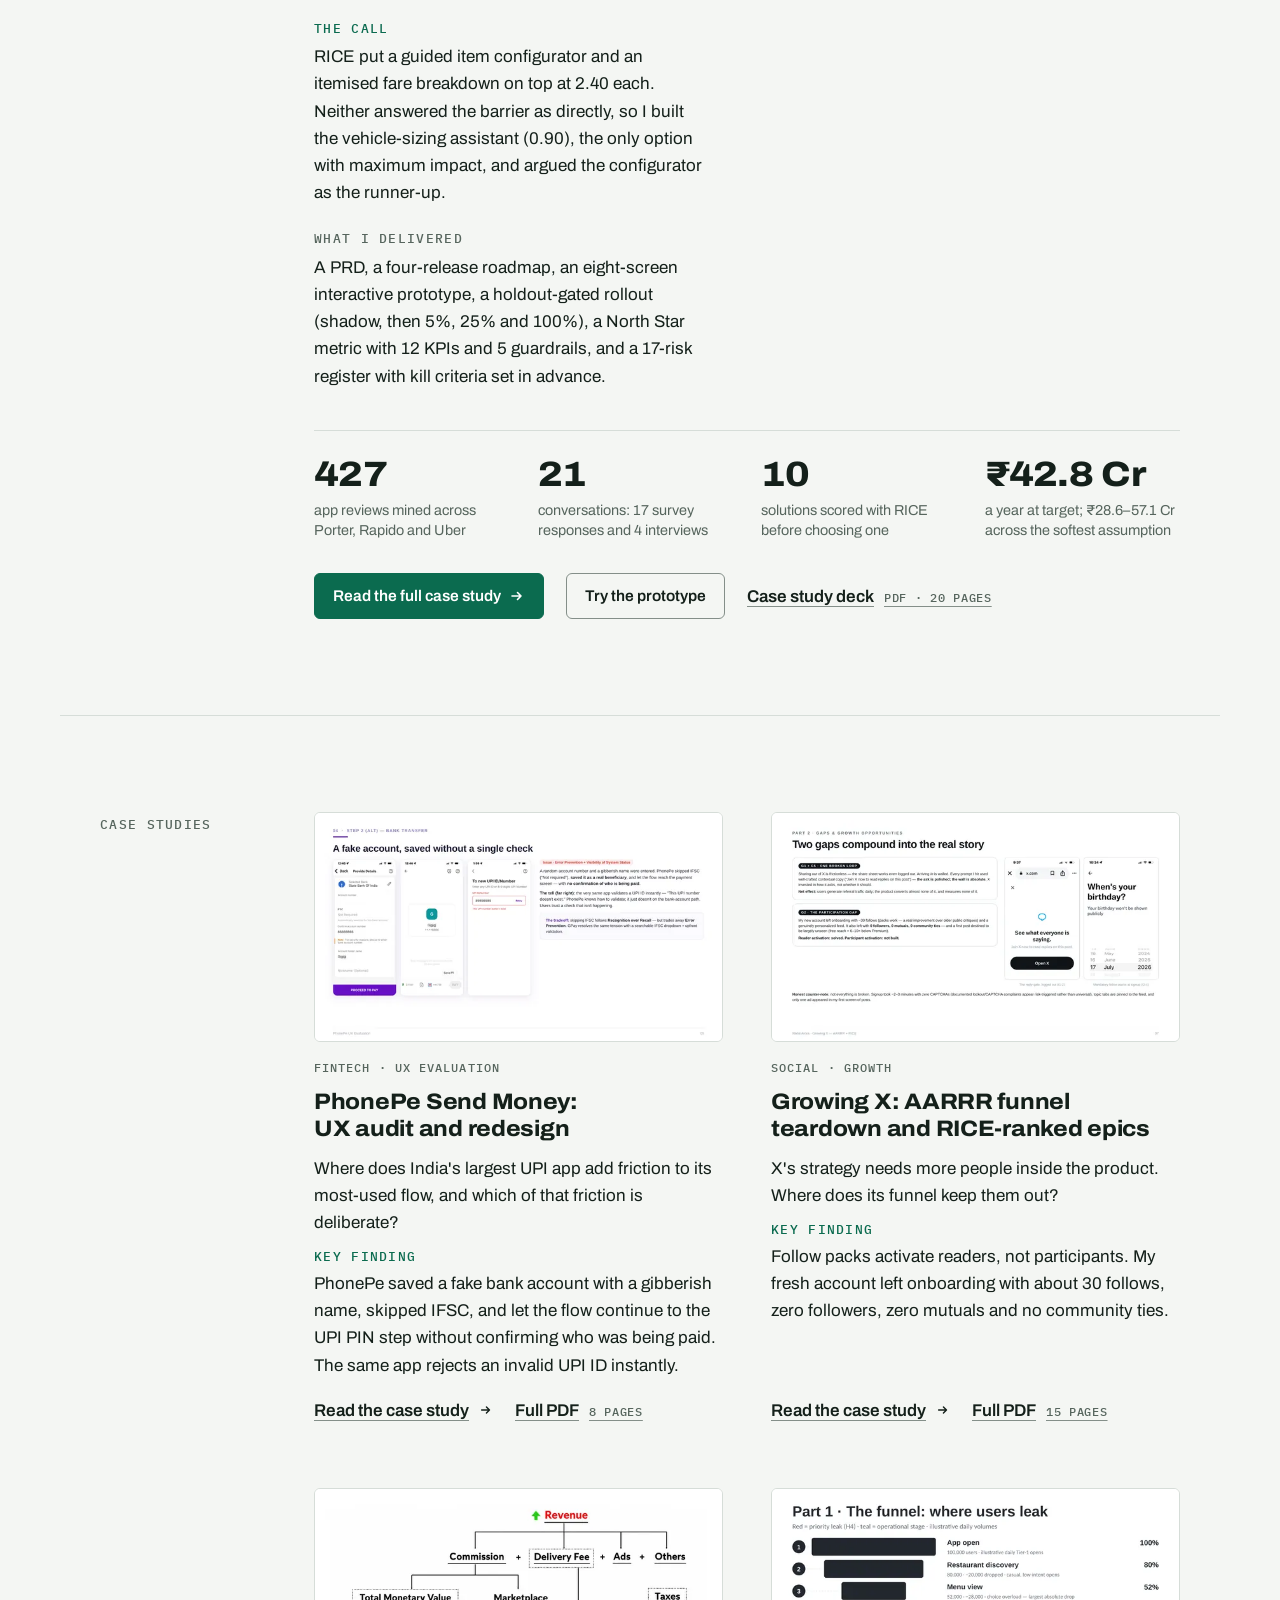
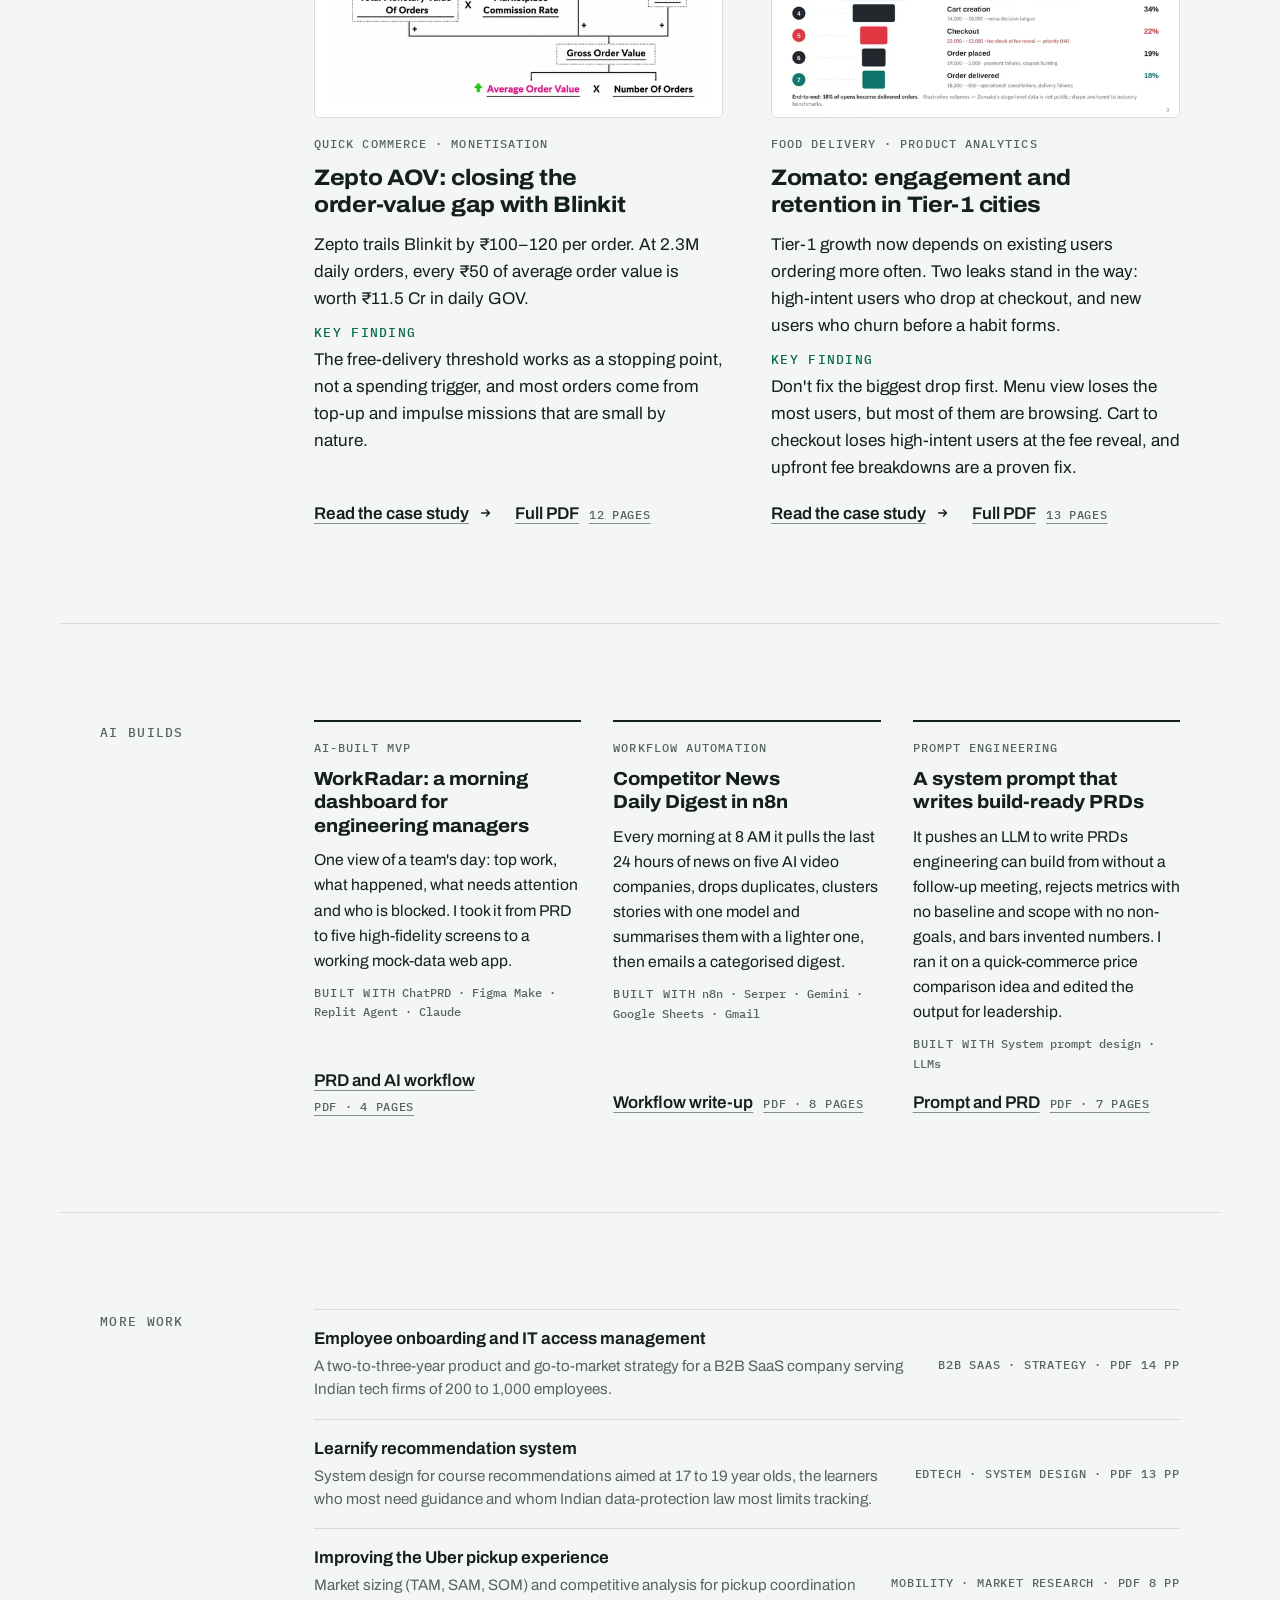
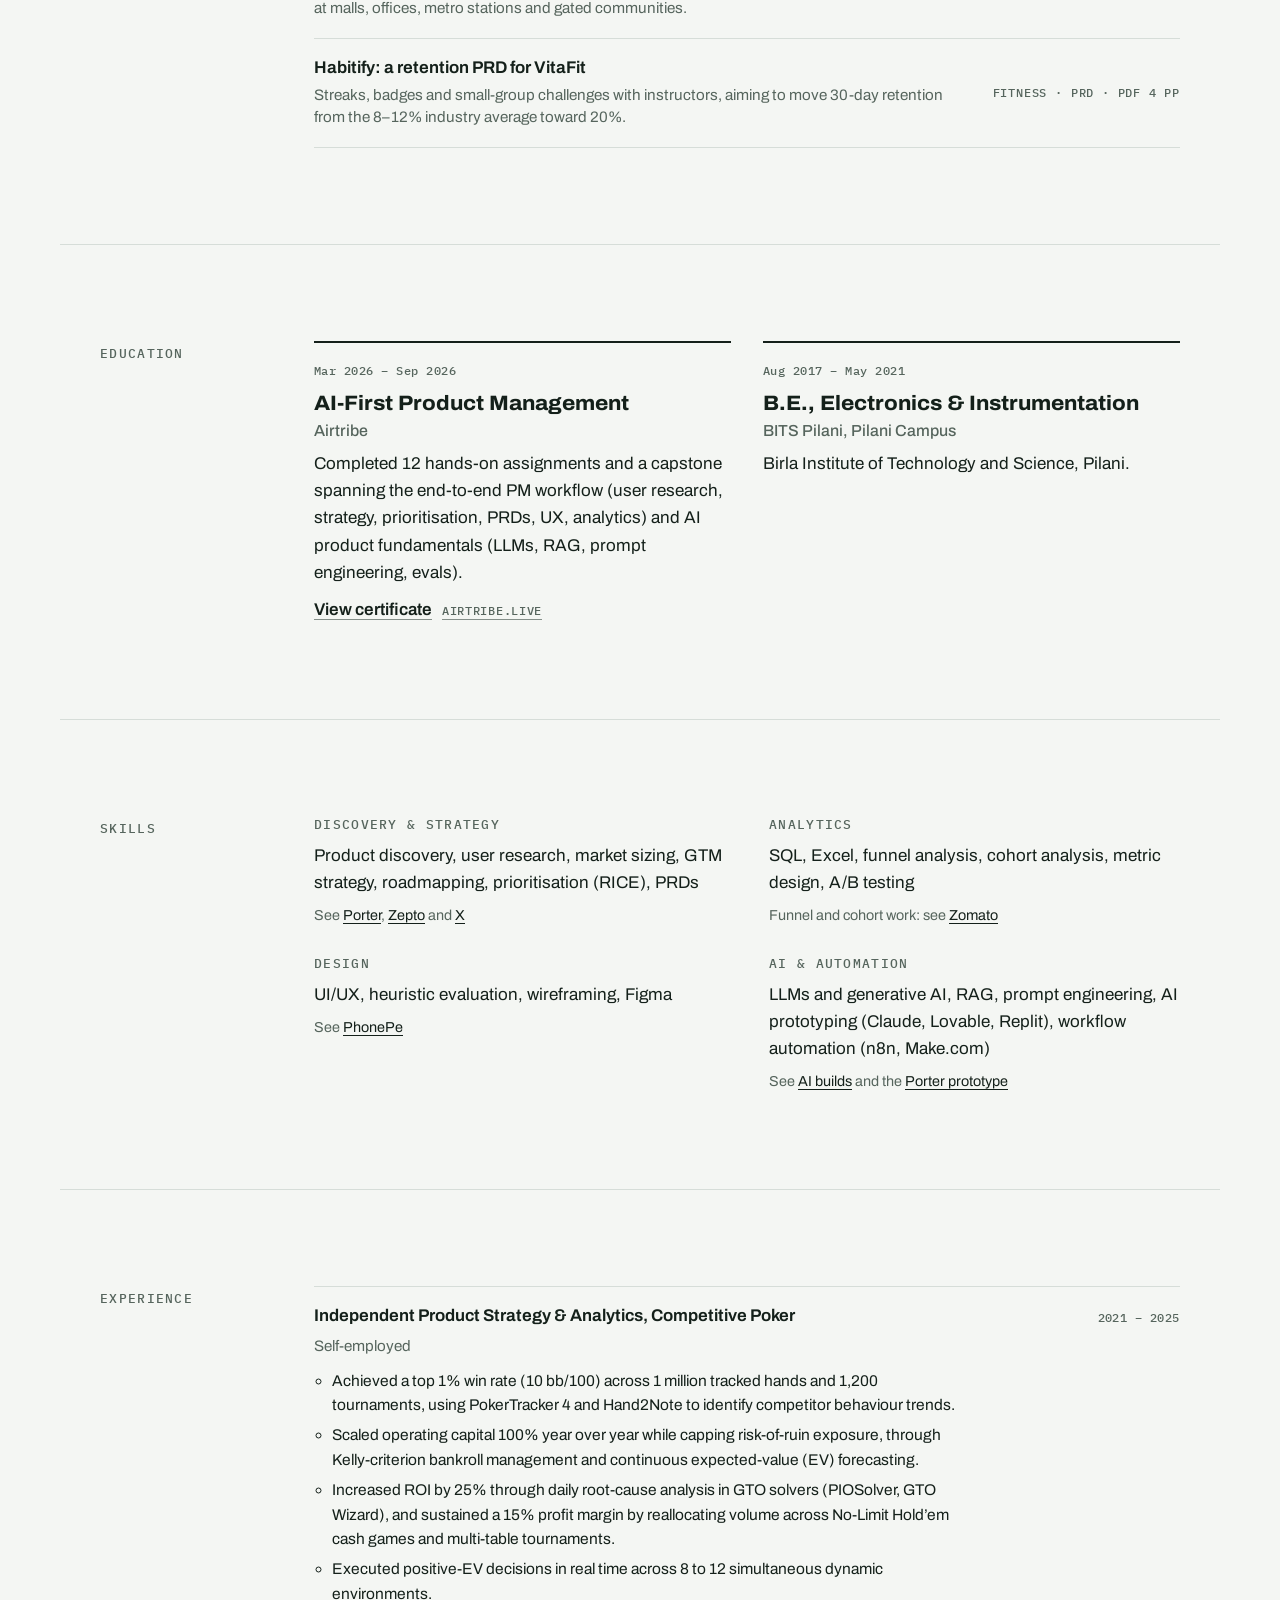
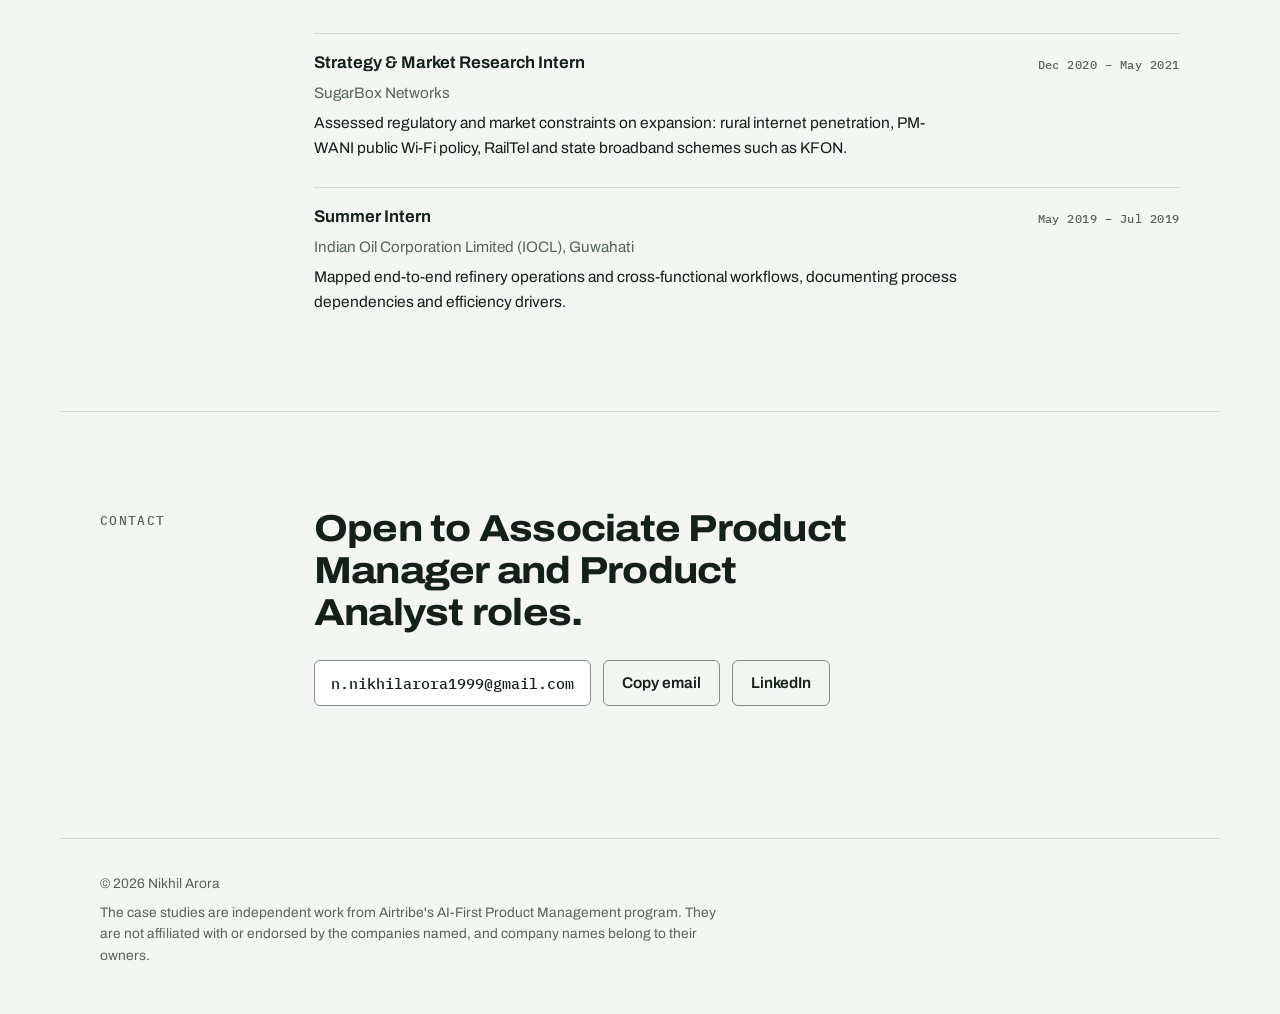
==== commit bccf3c8a: "Add files via upload" ====
--- a/index.html
+++ b/index.html
@@ -320,12 +320,13 @@
       <ul class="exp">
         <li>
           <p class="dates">2021 – 2025</p>
-          <h3>Independent Product Consultant, Poker Products</h3>
+          <h3>Independent Product Strategy &amp; Analytics, Competitive Poker</h3>
           <p class="org">Self-employed</p>
           <ul>
-            <li>Translated poker mechanics and player behaviour into prioritised user stories, requirements, acceptance criteria and edge cases for engineering and design teams.</li>
-            <li>Analysed player sessions to find short-stacking and table-selection patterns, informing grouped lobbies and buy-in controls.</li>
-            <li>Increased player engagement by conceptualising real-time in-game promotions that surfaced rewards during active gameplay.</li>
+            <li>Achieved a top 1% win rate (10 bb/100) across 1 million tracked hands and 1,200 tournaments, using PokerTracker 4 and Hand2Note to identify competitor behaviour trends.</li>
+            <li>Scaled operating capital 100% year over year while capping risk-of-ruin exposure, through Kelly-criterion bankroll management and continuous expected-value (EV) forecasting.</li>
+            <li>Increased ROI by 25% through daily root-cause analysis in GTO solvers (PIOSolver, GTO Wizard), and sustained a 15% profit margin by reallocating volume across No-Limit Hold’em cash games and multi-table tournaments.</li>
+            <li>Executed positive-EV decisions in real time across 8 to 12 simultaneous dynamic environments.</li>
           </ul>
         </li>
         <li>
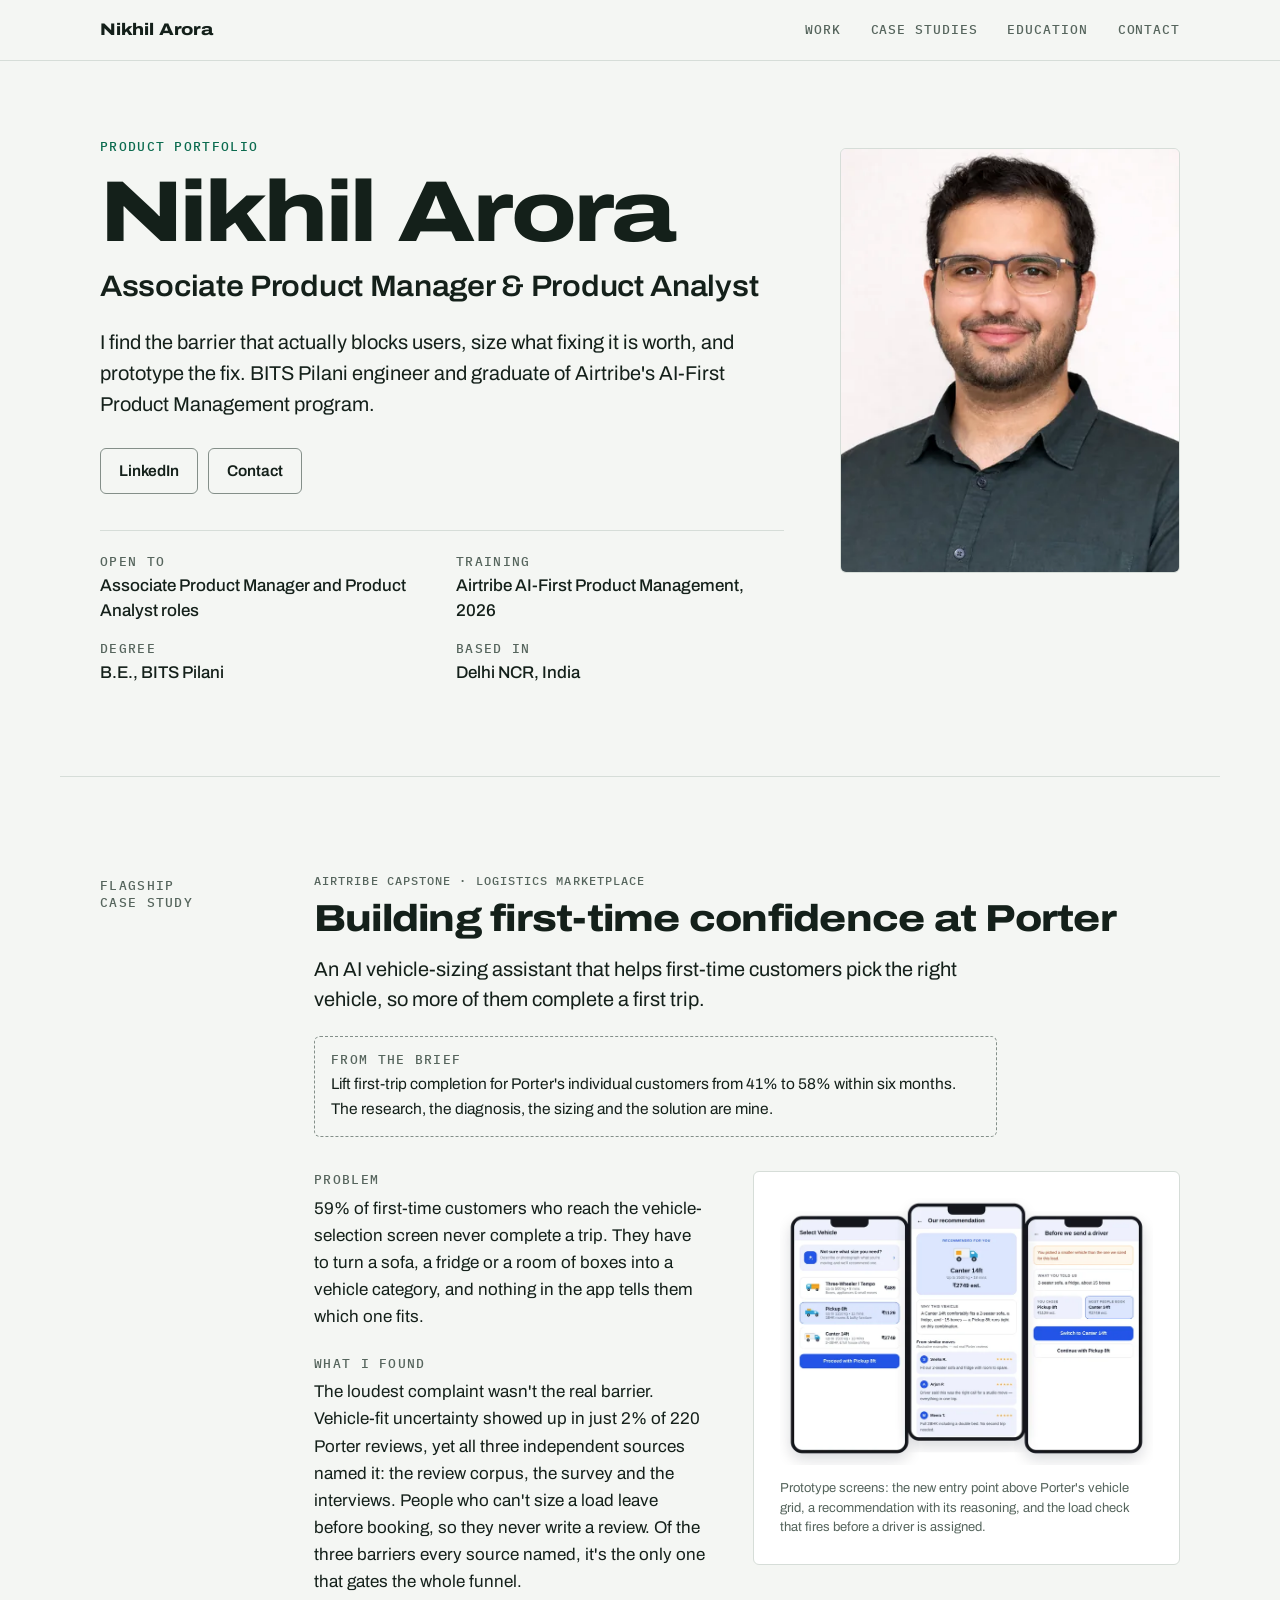
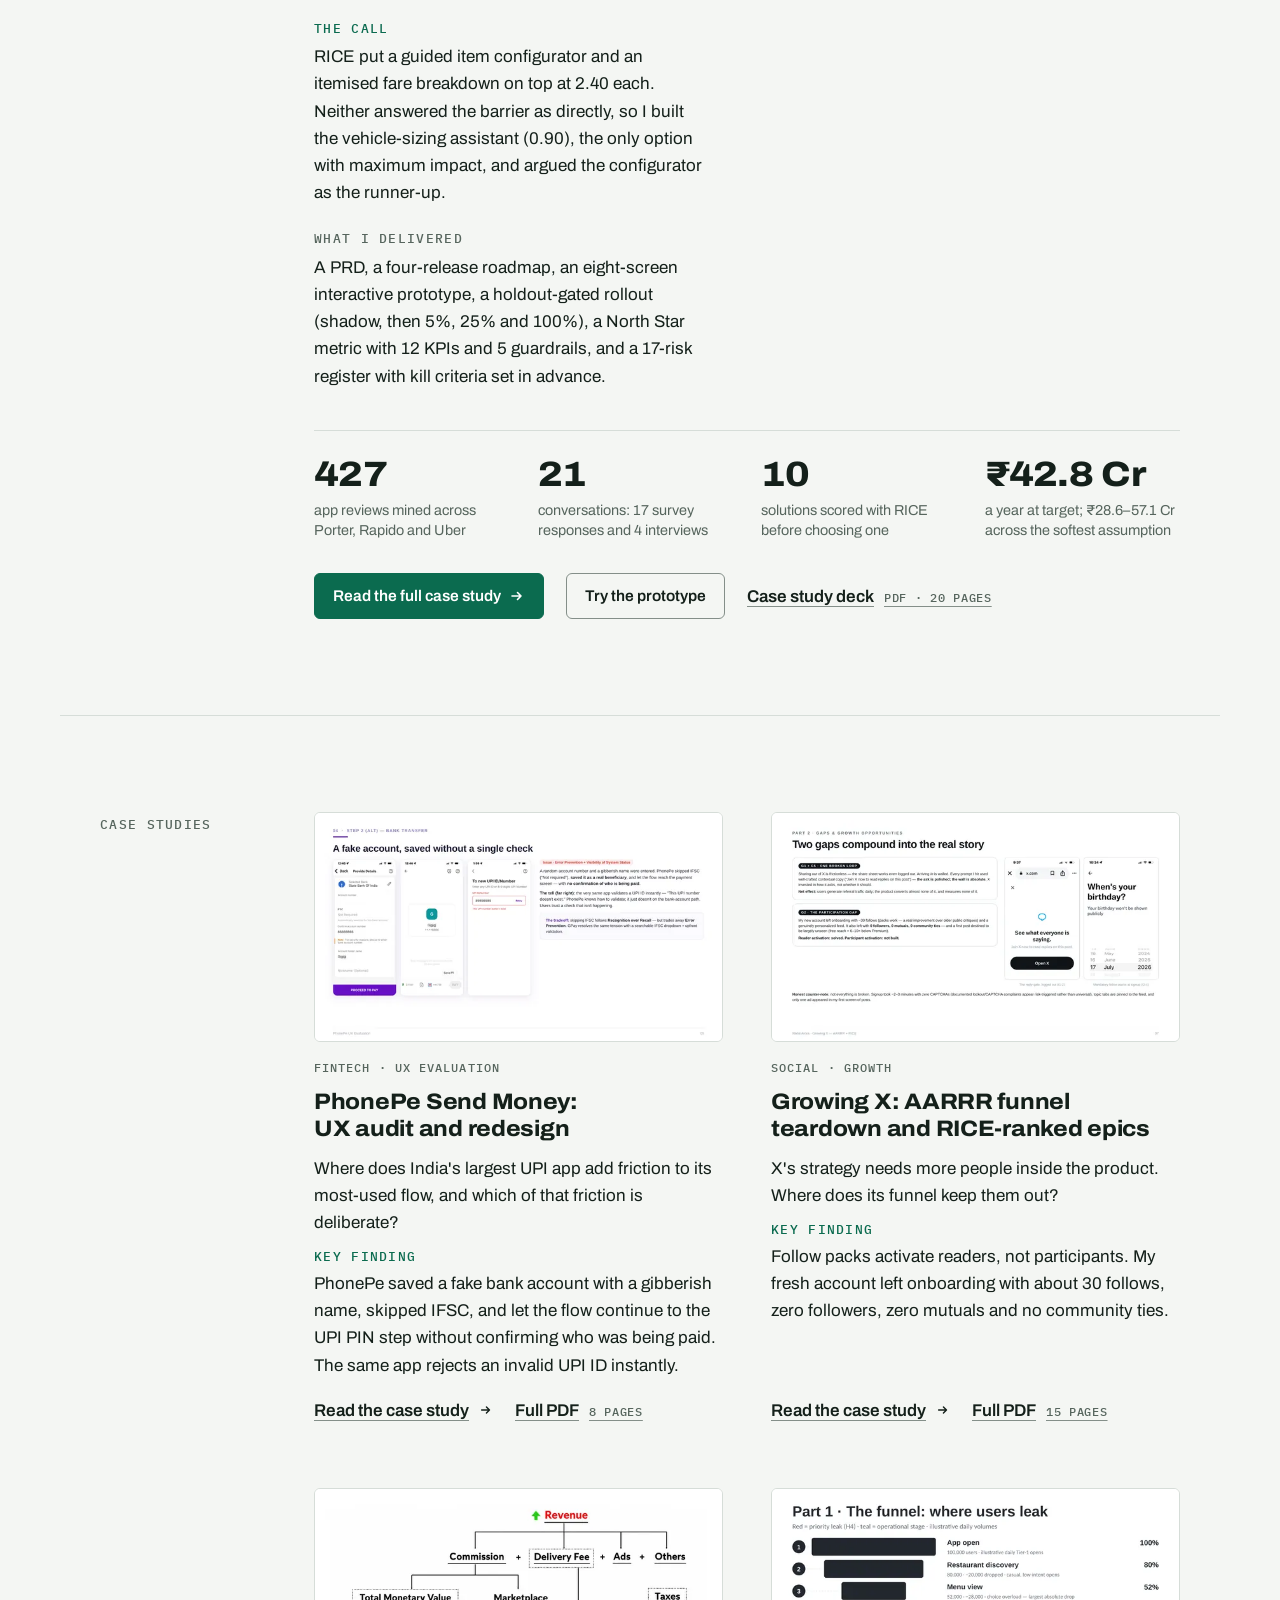
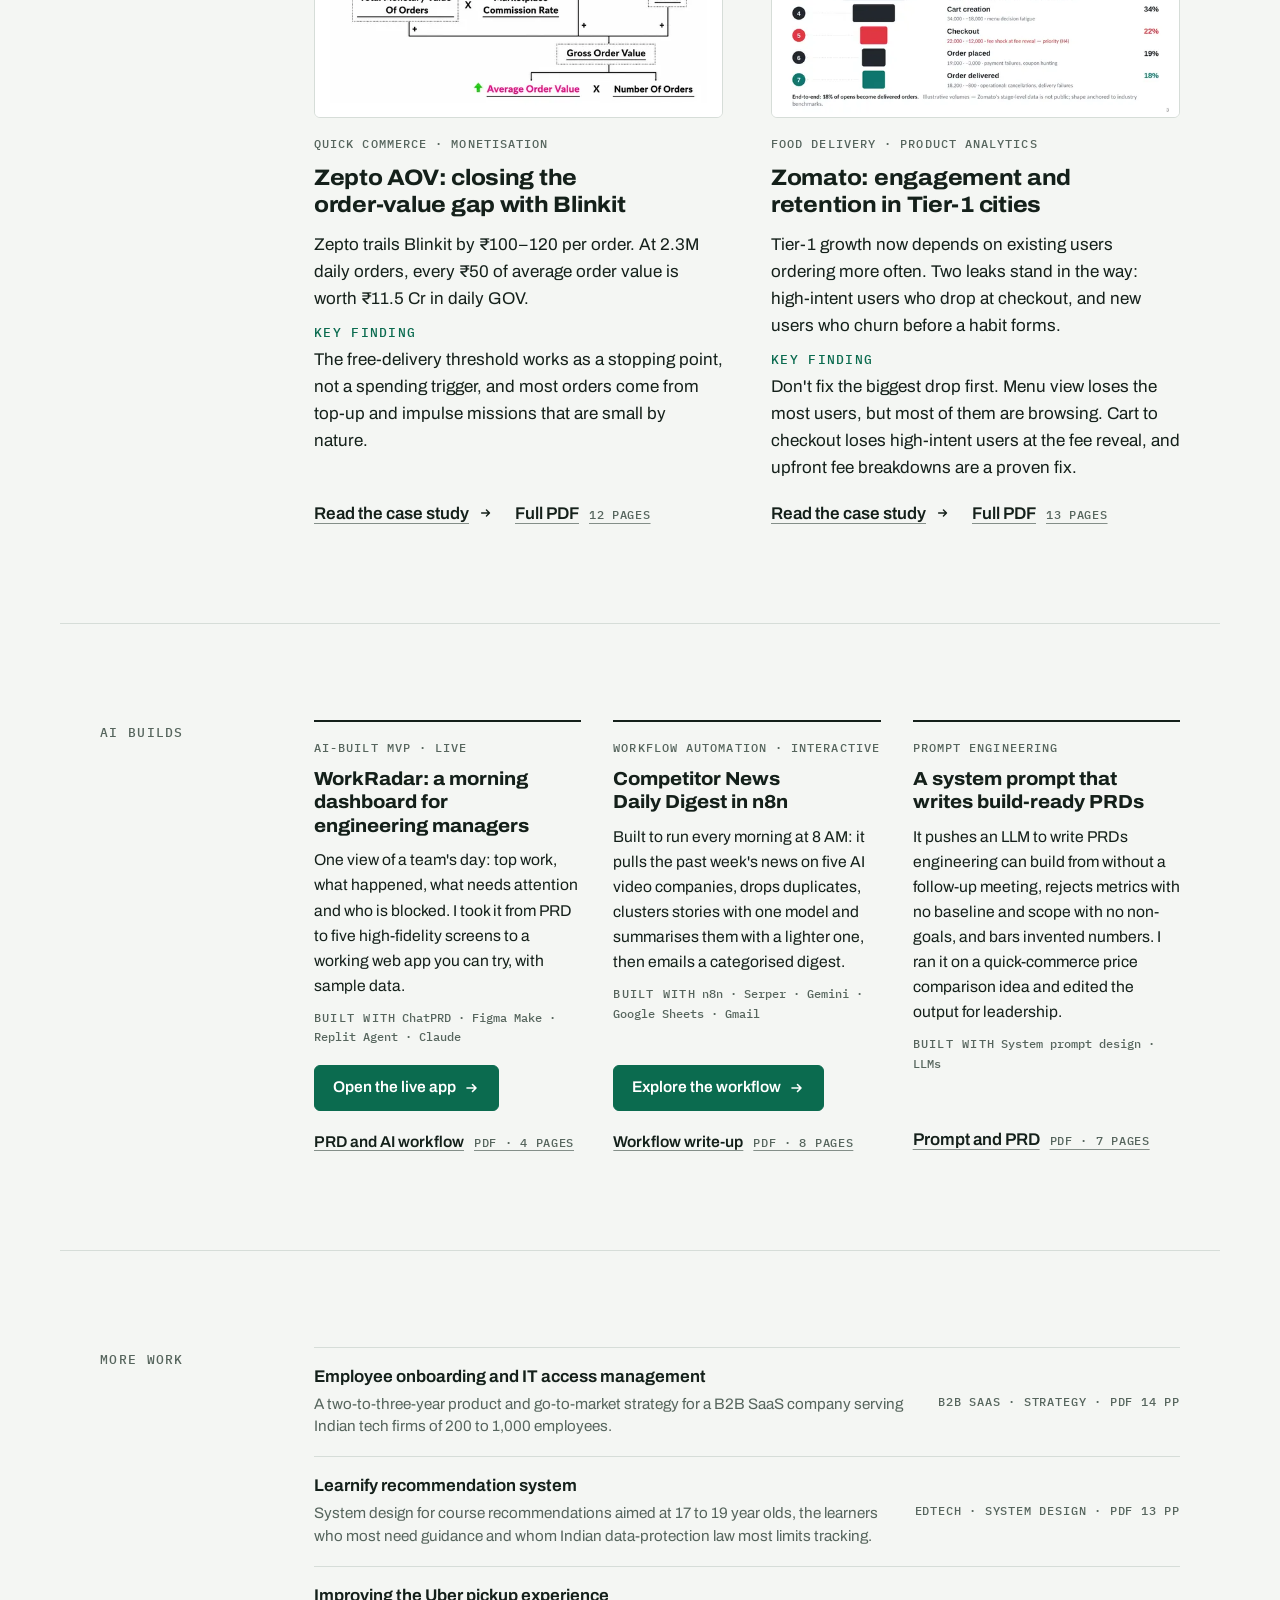
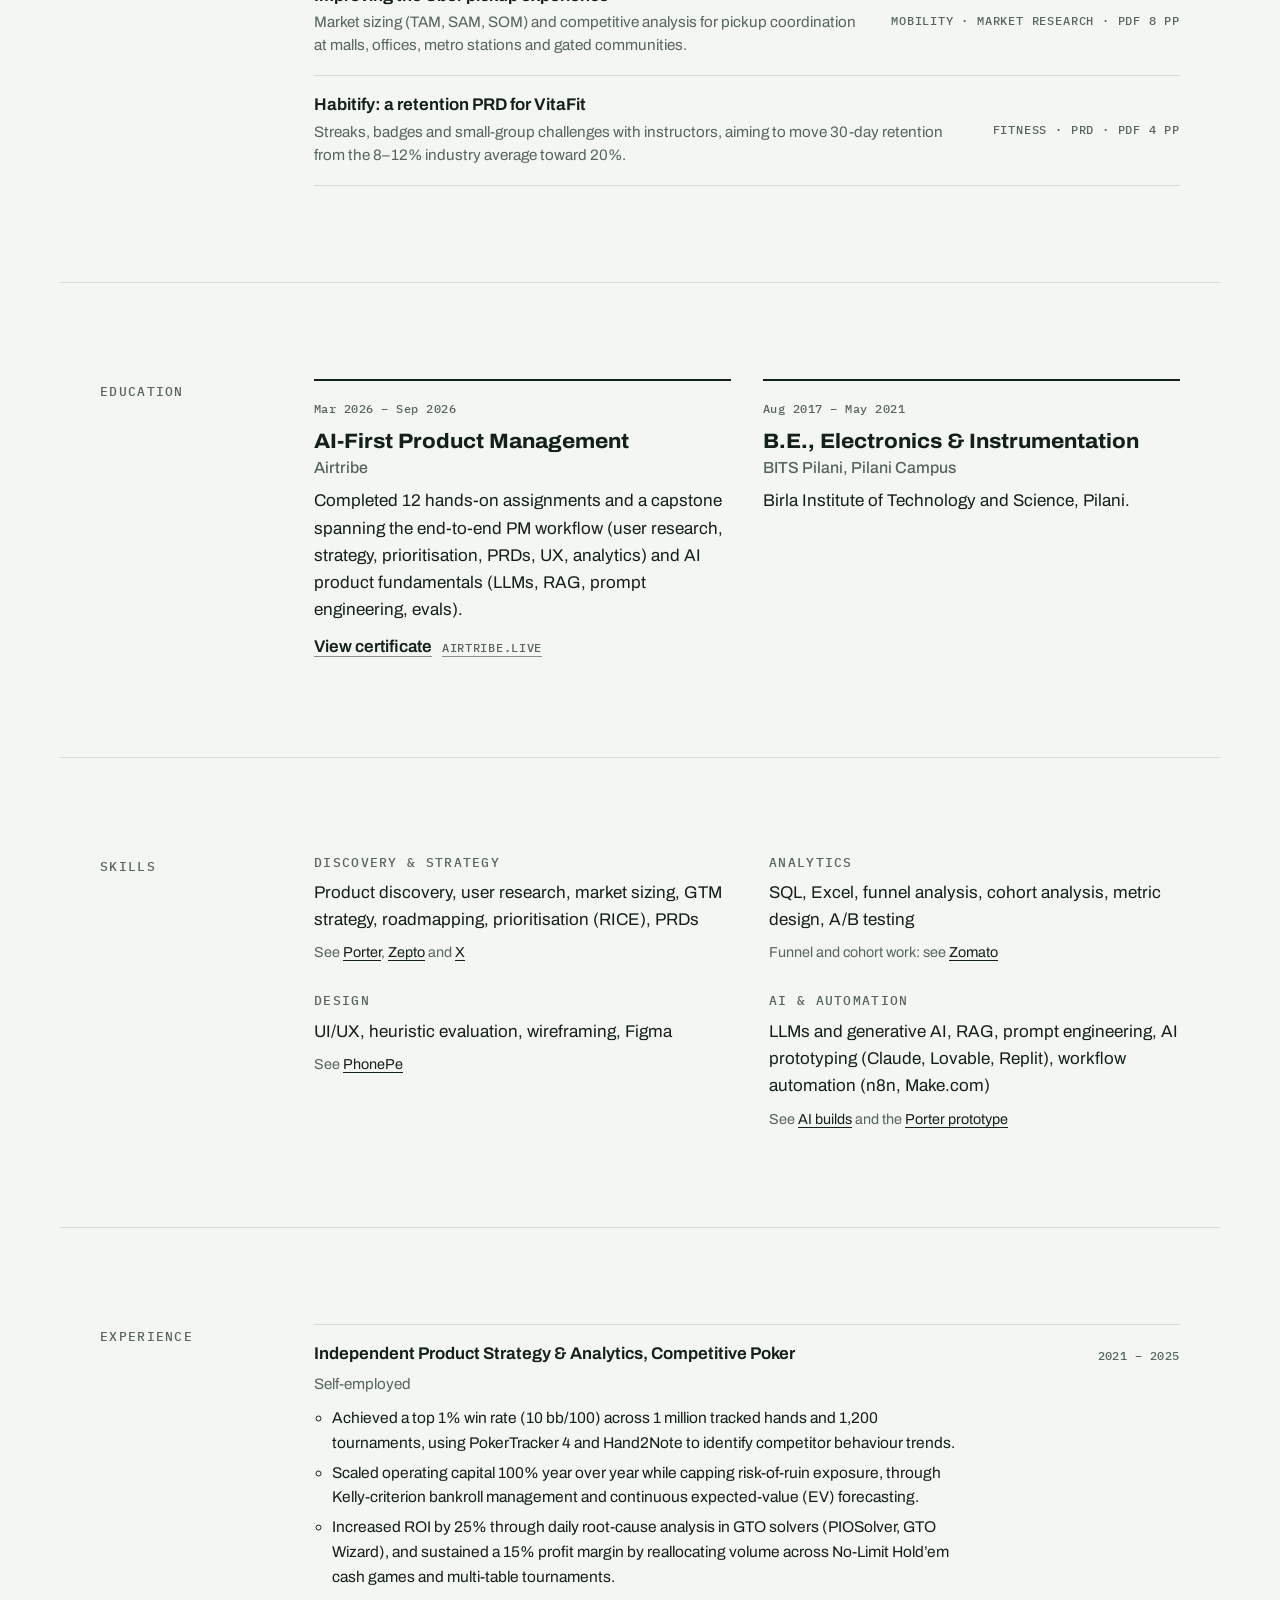
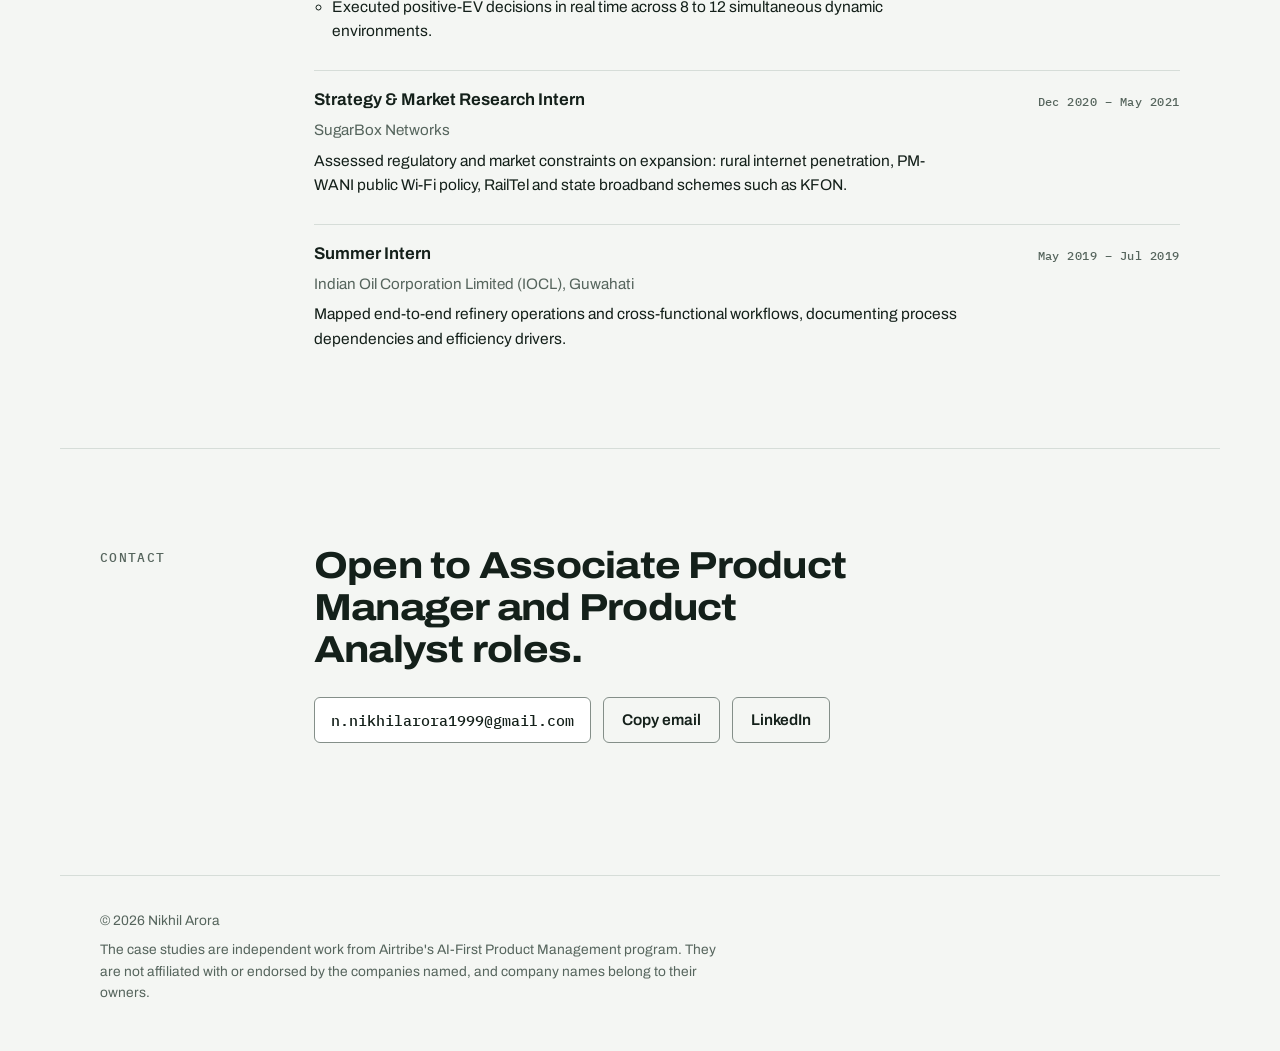
==== commit 6dcd3b2d: "Add files via upload" ====
--- a/index.html
+++ b/index.html
@@ -93,7 +93,8 @@
         {"@type": "ListItem", "position": 2, "item": {"@type": "CreativeWork", "name": "PhonePe Send Money: UX audit and redesign", "url": "https://nikhilarorapm.github.io/case-studies/phonepe-ux-audit.html", "author": {"@id": "https://nikhilarorapm.github.io/#person"}, "description": "Heuristic evaluation of PhonePe's UPI Send Money flow with Figma redesign recommendations."}},
         {"@type": "ListItem", "position": 3, "item": {"@type": "CreativeWork", "name": "Growing X: AARRR funnel teardown and RICE-ranked epics", "url": "https://nikhilarorapm.github.io/case-studies/x-growth-aarrr.html", "author": {"@id": "https://nikhilarorapm.github.io/#person"}, "description": "AARRR funnel analysis of X built on primary research, with five gaps, three epics and RICE prioritisation."}},
         {"@type": "ListItem", "position": 4, "item": {"@type": "CreativeWork", "name": "Zepto AOV: closing the order-value gap with Blinkit", "url": "https://nikhilarorapm.github.io/case-studies/zepto-aov.html", "author": {"@id": "https://nikhilarorapm.github.io/#person"}, "description": "Average order value case study for Zepto: KPI tree, segmentation, five blockers, three solutions and a RICE-sequenced roadmap."}},
-        {"@type": "ListItem", "position": 5, "item": {"@type": "CreativeWork", "name": "Zomato: engagement and retention in Tier-1 cities", "url": "https://nikhilarorapm.github.io/case-studies/zomato-retention.html", "author": {"@id": "https://nikhilarorapm.github.io/#person"}, "description": "Funnel analysis, cohort retention and North Star metrics for Zomato food delivery."}}
+        {"@type": "ListItem", "position": 5, "item": {"@type": "CreativeWork", "name": "Zomato: engagement and retention in Tier-1 cities", "url": "https://nikhilarorapm.github.io/case-studies/zomato-retention.html", "author": {"@id": "https://nikhilarorapm.github.io/#person"}, "description": "Funnel analysis, cohort retention and North Star metrics for Zomato food delivery."}},
+        {"@type": "ListItem", "position": 6, "item": {"@type": "CreativeWork", "name": "Competitor News Daily Digest in n8n", "url": "https://nikhilarorapm.github.io/ai-builds/n8n-competitor-news-digest.html", "author": {"@id": "https://nikhilarorapm.github.io/#person"}, "description": "An n8n workflow that clusters and summarises a week of AI video competitor news with two Gemini models and emails a categorised digest."}}
       ]
     }
   ]
@@ -108,7 +109,7 @@
     <a class="brand" href="#top">Nikhil Arora</a>
     <nav class="site-nav" aria-label="Sections">
       <a href="#work">Work</a>
-      <a class="opt" href="#ai-builds">AI builds</a>
+      <a class="opt" href="#case-studies">Case studies</a>
       <a class="opt" href="#education">Education</a>
       <a href="#contact">Contact</a>
     </nav>
@@ -122,7 +123,6 @@
       <h1 id="hero-title"><span class="h1-name">Nikhil Arora</span><span class="vh">, </span><span class="h1-role">Associate Product Manager &amp; Product Analyst</span></h1>
       <p class="lede">I find the barrier that actually blocks users, size what fixing it is worth, and prototype the fix. BITS Pilani engineer and graduate of Airtribe's AI-First Product Management program.</p>
       <div class="cta-row">
-        <a class="btn btn-primary" href="#porter">See the Porter case study</a>
         <a class="btn" href="https://www.linkedin.com/in/nikhilarora2021" target="_blank" rel="me noopener">LinkedIn</a>
         <a class="btn" href="#contact">Contact</a>
       </div>
@@ -236,18 +236,18 @@
     <h2 class="label" id="builds-title">AI builds</h2>
     <div class="sec-body build-grid">
       <article class="build" id="workradar" aria-labelledby="workradar-title">
-        <p class="kicker">AI-built MVP</p>
-        <h3 id="workradar-title">WorkRadar: a morning dashboard for engineering managers</h3>
-        <p>One view of a team's day: top work, what happened, what needs attention and who is blocked. I took it from PRD to five high-fidelity screens to a working mock-data web app.</p>
+        <p class="kicker">AI-built MVP · Live</p>
+        <h3 id="workradar-title"><a href="workradar/index.html">WorkRadar: a morning dashboard for engineering managers</a></h3>
+        <p>One view of a team's day: top work, what happened, what needs attention and who is blocked. I took it from PRD to five high-fidelity screens to a working web app you can try, with sample data.</p>
         <p class="tools"><b>Built with</b>ChatPRD · Figma Make · Replit Agent · Claude</p>
-        <a class="doc-link" href="docs/nikhil-arora-workradar-prd-ai-workflow.pdf">PRD and AI workflow <span class="meta">PDF · 4 pages</span></a>
+        <p class="build-links"><a class="btn btn-primary" href="workradar/index.html">Open the live app <svg viewBox="0 0 16 16" aria-hidden="true"><path d="M3 8h9M8.5 4.5 12 8l-3.5 3.5" fill="none" stroke="currentColor" stroke-width="1.6" stroke-linecap="round" stroke-linejoin="round"/></svg></a><a class="doc-link" href="docs/nikhil-arora-workradar-prd-ai-workflow.pdf">PRD and AI workflow <span class="meta">PDF · 4 pages</span></a></p>
       </article>
       <article class="build" id="news-digest" aria-labelledby="digest-title">
-        <p class="kicker">Workflow automation</p>
-        <h3 id="digest-title">Competitor News Daily Digest in n8n</h3>
-        <p>Every morning at 8 AM it pulls the last 24 hours of news on five AI video companies, drops duplicates, clusters stories with one model and summarises them with a lighter one, then emails a categorised digest.</p>
+        <p class="kicker">Workflow automation · Interactive</p>
+        <h3 id="digest-title"><a href="ai-builds/n8n-competitor-news-digest.html">Competitor News Daily Digest in n8n</a></h3>
+        <p>Built to run every morning at 8 AM: it pulls the past week's news on five AI video companies, drops duplicates, clusters stories with one model and summarises them with a lighter one, then emails a categorised digest.</p>
         <p class="tools"><b>Built with</b>n8n · Serper · Gemini · Google Sheets · Gmail</p>
-        <a class="doc-link" href="docs/nikhil-arora-n8n-competitor-news-digest.pdf">Workflow write-up <span class="meta">PDF · 8 pages</span></a>
+        <p class="build-links"><a class="btn btn-primary" href="ai-builds/n8n-competitor-news-digest.html">Explore the workflow <svg viewBox="0 0 16 16" aria-hidden="true"><path d="M3 8h9M8.5 4.5 12 8l-3.5 3.5" fill="none" stroke="currentColor" stroke-width="1.6" stroke-linecap="round" stroke-linejoin="round"/></svg></a><a class="doc-link" href="docs/nikhil-arora-n8n-competitor-news-digest.pdf">Workflow write-up <span class="meta">PDF · 8 pages</span></a></p>
       </article>
       <article class="build" id="prd-prompt" aria-labelledby="prompt-title">
         <p class="kicker">Prompt engineering</p>
--- a/assets/css/site.css
+++ b/assets/css/site.css
@@ -153,6 +153,7 @@
 .methods b,.tools b{font-weight:500;letter-spacing:.1em;text-transform:uppercase;margin-right:6px}
 .small-note{font-size:.88rem;color:var(--muted)}
 .build .doc-link{margin-top:auto;padding-top:6px}
+.build-links{display:flex;flex-wrap:wrap;align-items:center;gap:12px 22px;margin-top:auto;padding-top:8px}
 .case-links{display:flex;flex-wrap:wrap;align-items:baseline;gap:6px 22px;margin-top:auto;padding-top:6px}
 
 /* AI builds */
@@ -217,8 +218,8 @@
 }
 
 /* Links in titles, tags */
-.flag-title a,.case h3 a{text-decoration:none}
-.flag-title a:hover,.case h3 a:hover{color:var(--ink);text-decoration:underline;text-decoration-thickness:2px}
+.flag-title a,.case h3 a,.build h3 a{text-decoration:none}
+.flag-title a:hover,.case h3 a:hover,.build h3 a:hover{color:var(--ink);text-decoration:underline;text-decoration-thickness:2px}
 .doc-link svg{width:14px;height:14px;align-self:center;flex:none}
 .tag{display:inline-block;margin-left:6px;padding:1px 7px;border-radius:4px;background:var(--accent);color:var(--accent-ink);font-family:var(--font-mono);font-weight:500;font-size:.66rem;line-height:1.5;letter-spacing:.06em;text-transform:uppercase;vertical-align:2px;white-space:nowrap}
 .tag-muted{background:transparent;color:var(--muted);border:1px solid var(--rule-strong)}
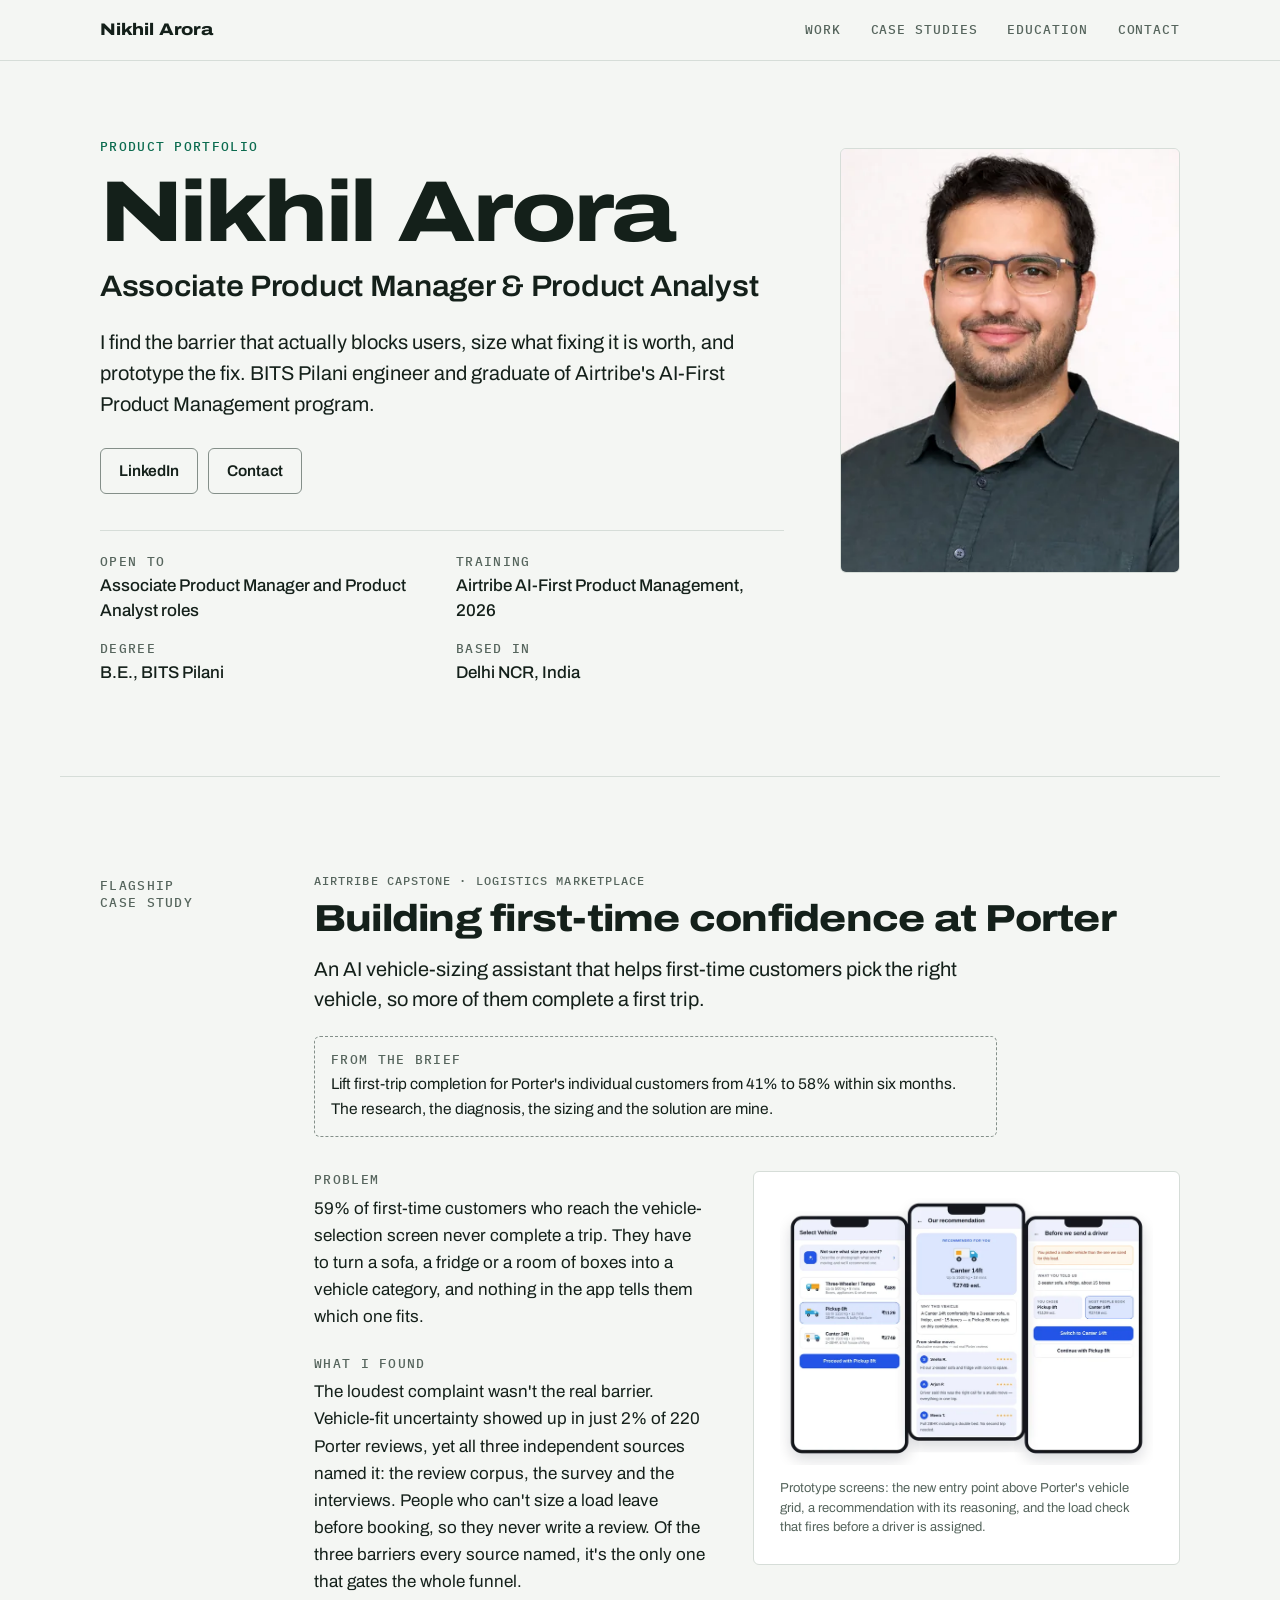
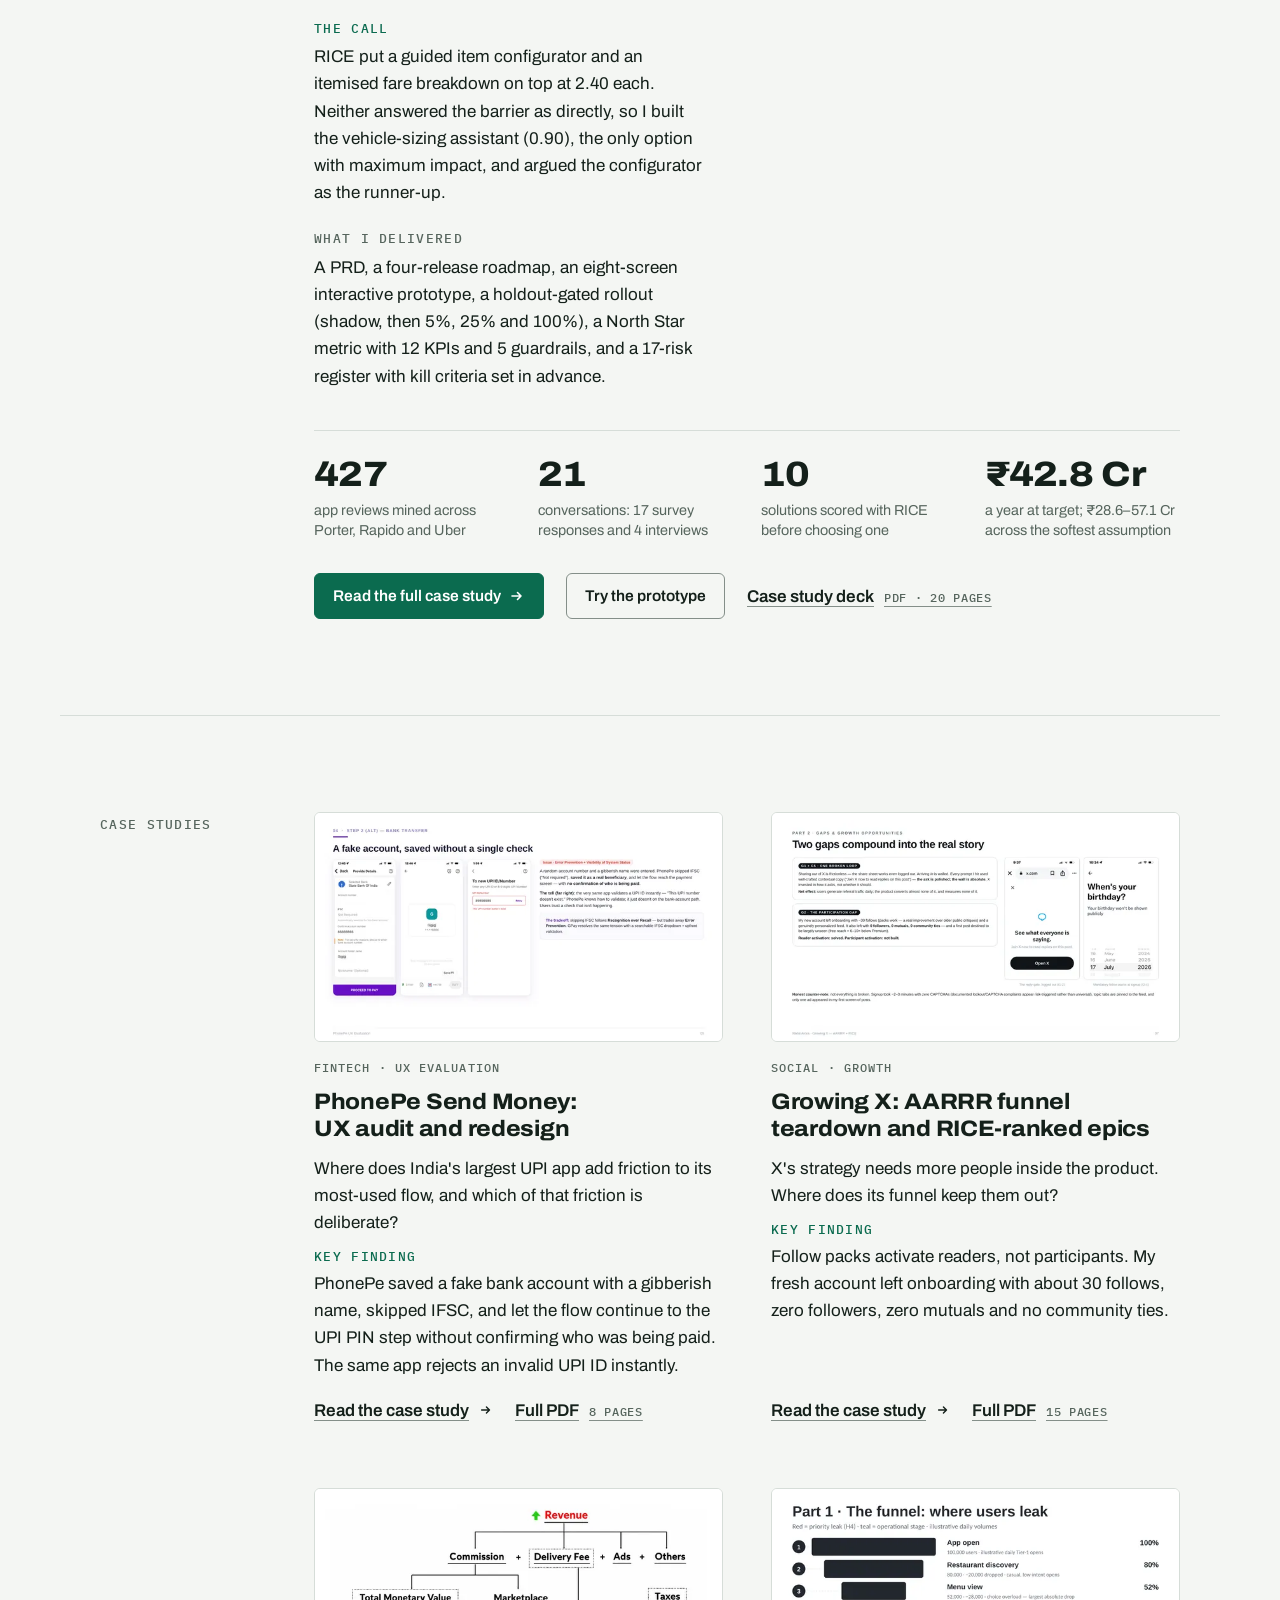
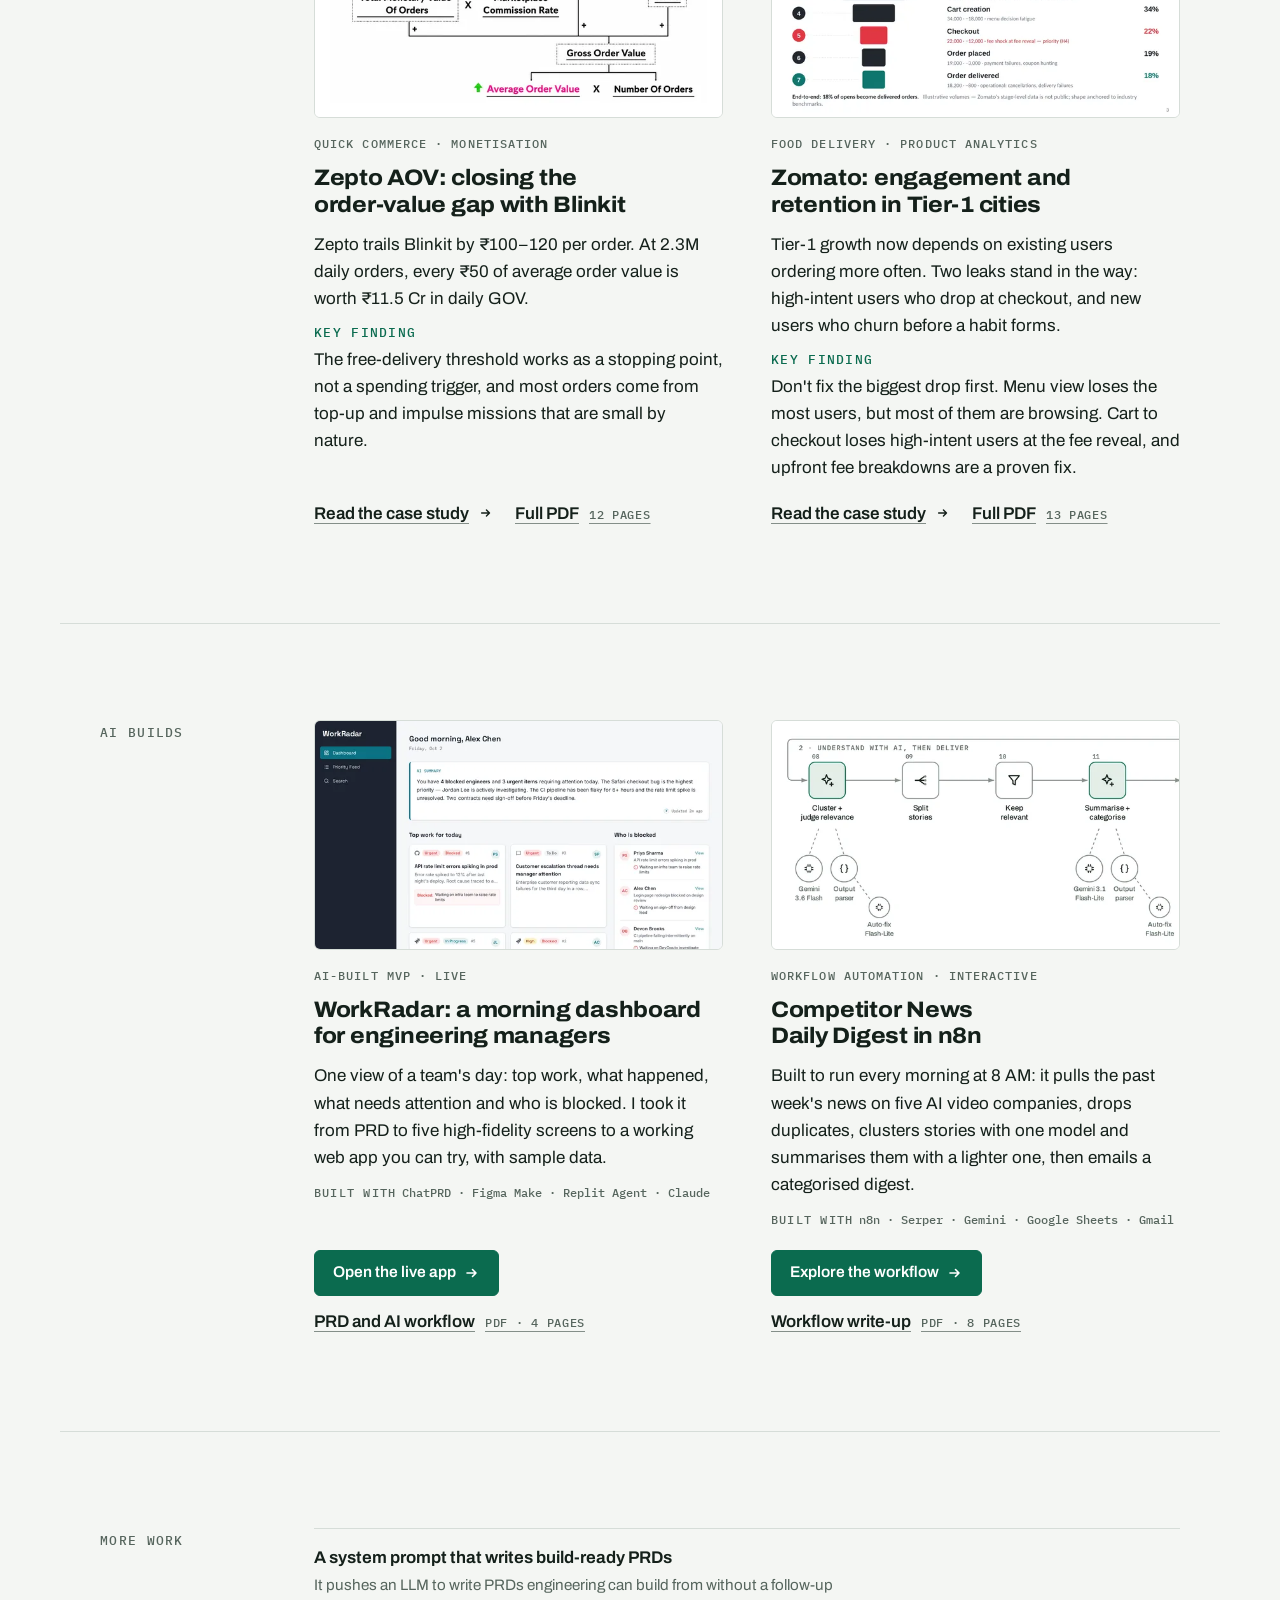
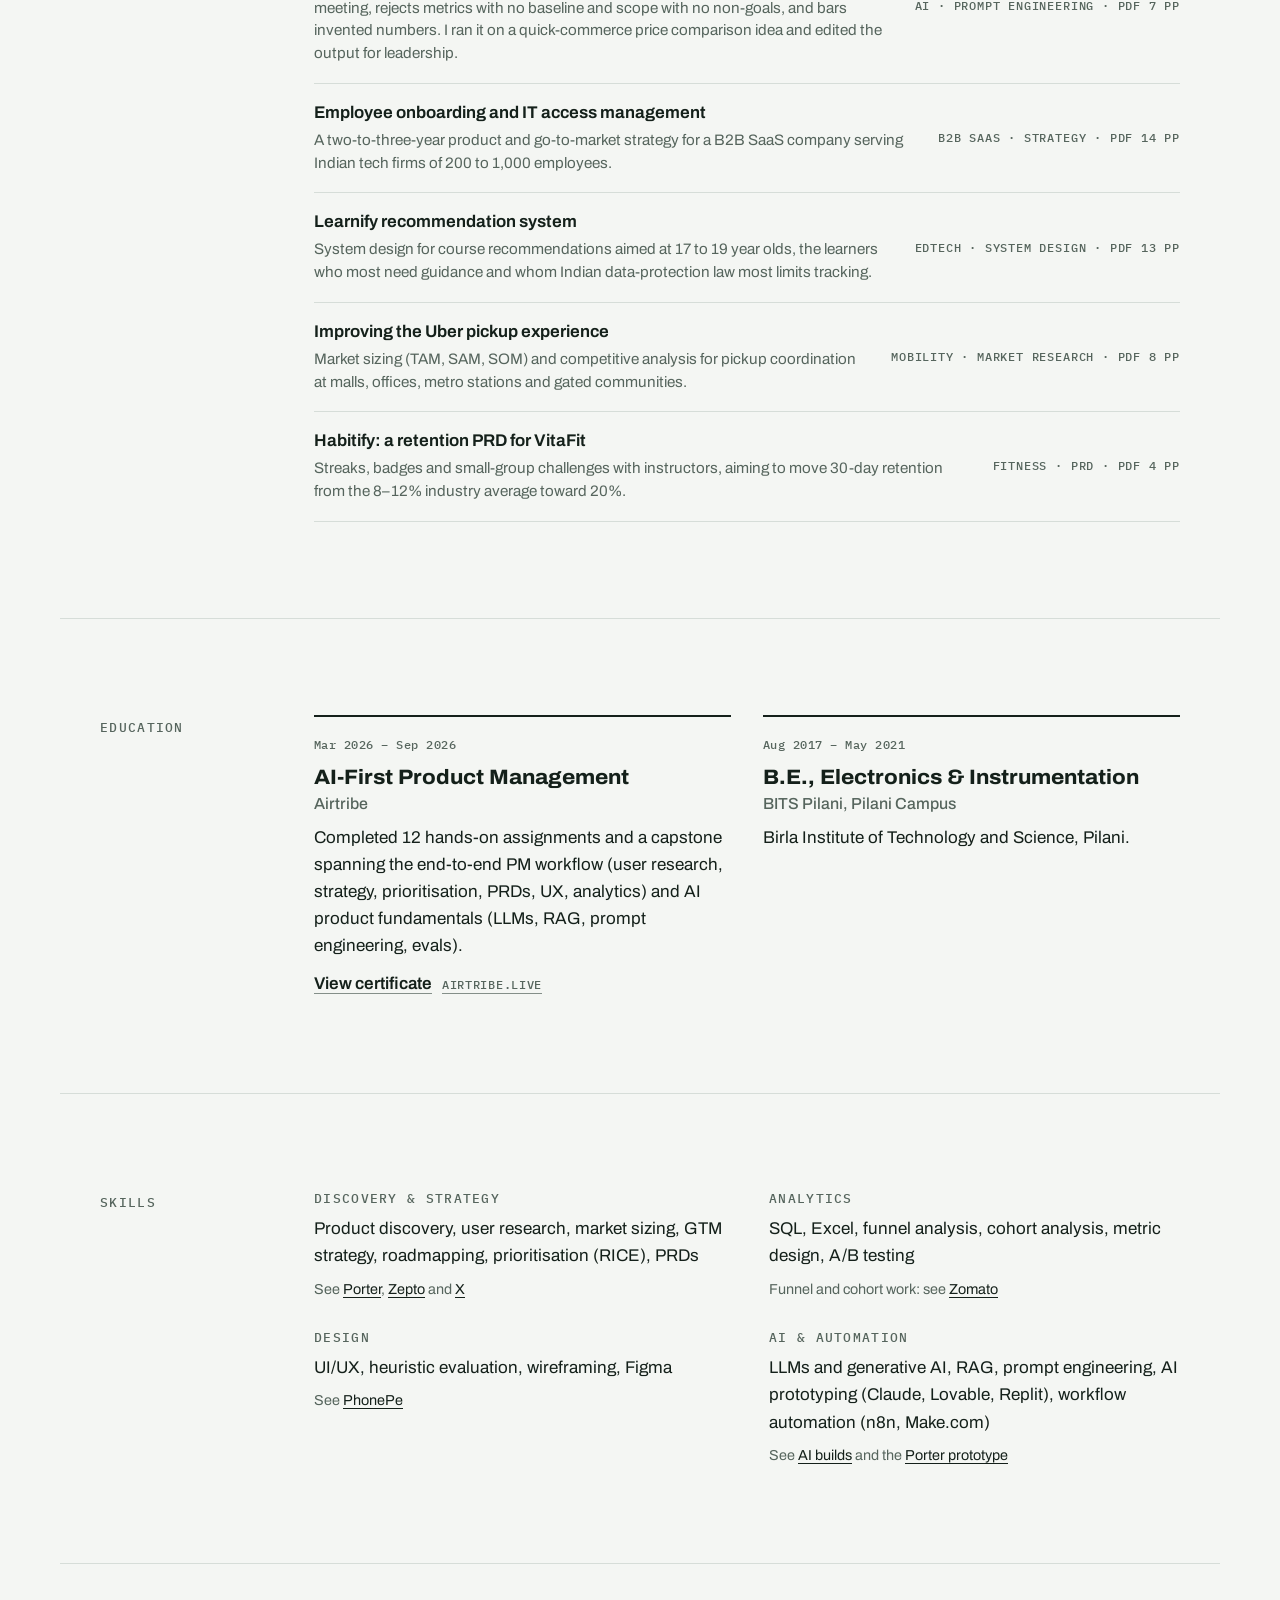
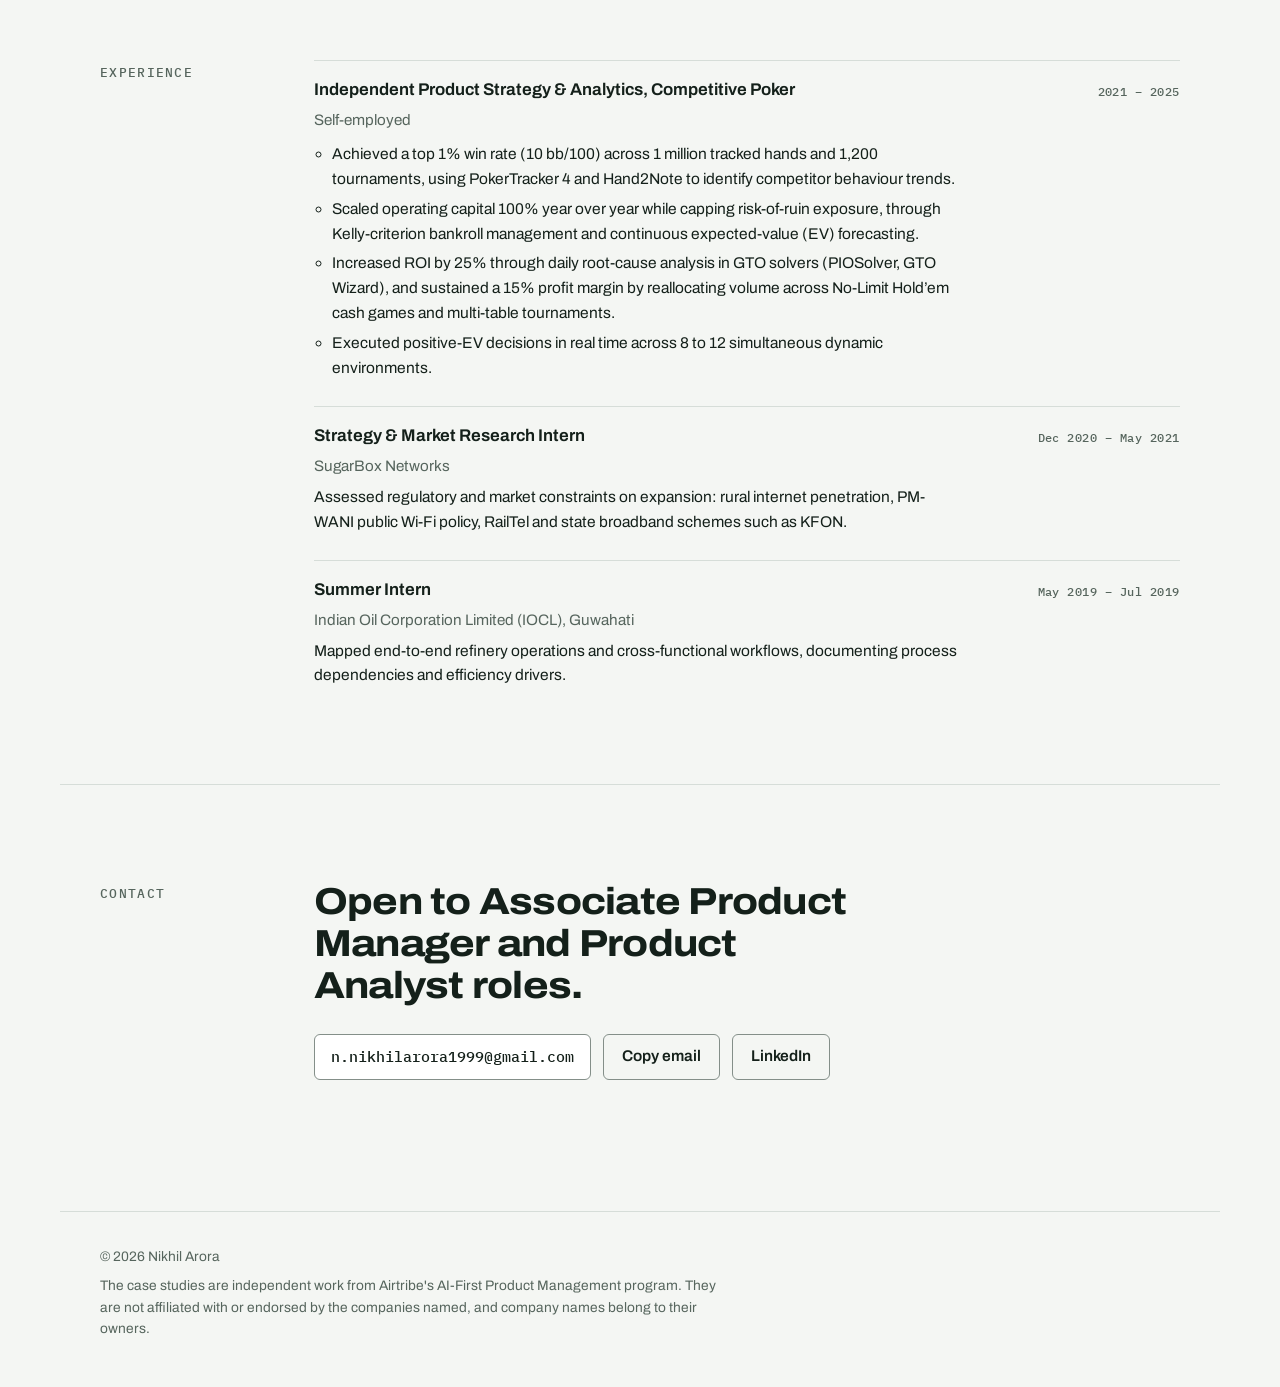
==== commit 483ffe71: "Add files via upload" ====
--- a/index.html
+++ b/index.html
@@ -234,28 +234,23 @@
 
   <section class="sec wrap" id="ai-builds" aria-labelledby="builds-title">
     <h2 class="label" id="builds-title">AI builds</h2>
-    <div class="sec-body build-grid">
-      <article class="build" id="workradar" aria-labelledby="workradar-title">
+    <div class="sec-body case-grid">
+      <article class="case" id="workradar" aria-labelledby="workradar-title">
+        <div class="case-thumb"><img src="assets/img/workradar-dashboard-640.webp" srcset="assets/img/workradar-dashboard-640.webp 640w, assets/img/workradar-dashboard-1200.webp 1200w" sizes="(min-width: 980px) 440px, (min-width: 760px) 45vw, 92vw" width="640" height="360" loading="lazy" decoding="async" alt="WorkRadar dashboard: an AI summary of the team's day, top work items and a list of blocked engineers."></div>
         <p class="kicker">AI-built MVP · Live</p>
         <h3 id="workradar-title"><a href="workradar/index.html">WorkRadar: a morning dashboard for engineering managers</a></h3>
         <p>One view of a team's day: top work, what happened, what needs attention and who is blocked. I took it from PRD to five high-fidelity screens to a working web app you can try, with sample data.</p>
         <p class="tools"><b>Built with</b>ChatPRD · Figma Make · Replit Agent · Claude</p>
         <p class="build-links"><a class="btn btn-primary" href="workradar/index.html">Open the live app <svg viewBox="0 0 16 16" aria-hidden="true"><path d="M3 8h9M8.5 4.5 12 8l-3.5 3.5" fill="none" stroke="currentColor" stroke-width="1.6" stroke-linecap="round" stroke-linejoin="round"/></svg></a><a class="doc-link" href="docs/nikhil-arora-workradar-prd-ai-workflow.pdf">PRD and AI workflow <span class="meta">PDF · 4 pages</span></a></p>
       </article>
-      <article class="build" id="news-digest" aria-labelledby="digest-title">
+      <article class="case" id="news-digest" aria-labelledby="digest-title">
+        <div class="case-thumb"><img src="assets/img/n8n-digest-map-640.webp" srcset="assets/img/n8n-digest-map-640.webp 640w, assets/img/n8n-digest-map-1200.webp 1200w" sizes="(min-width: 980px) 440px, (min-width: 760px) 45vw, 92vw" width="640" height="360" loading="lazy" decoding="async" alt="Part of the n8n workflow map: one Gemini model clusters stories and judges relevance, a filter keeps relevant ones, and a lighter model summarises them."></div>
         <p class="kicker">Workflow automation · Interactive</p>
         <h3 id="digest-title"><a href="ai-builds/n8n-competitor-news-digest.html">Competitor News Daily Digest in n8n</a></h3>
         <p>Built to run every morning at 8 AM: it pulls the past week's news on five AI video companies, drops duplicates, clusters stories with one model and summarises them with a lighter one, then emails a categorised digest.</p>
         <p class="tools"><b>Built with</b>n8n · Serper · Gemini · Google Sheets · Gmail</p>
         <p class="build-links"><a class="btn btn-primary" href="ai-builds/n8n-competitor-news-digest.html">Explore the workflow <svg viewBox="0 0 16 16" aria-hidden="true"><path d="M3 8h9M8.5 4.5 12 8l-3.5 3.5" fill="none" stroke="currentColor" stroke-width="1.6" stroke-linecap="round" stroke-linejoin="round"/></svg></a><a class="doc-link" href="docs/nikhil-arora-n8n-competitor-news-digest.pdf">Workflow write-up <span class="meta">PDF · 8 pages</span></a></p>
       </article>
-      <article class="build" id="prd-prompt" aria-labelledby="prompt-title">
-        <p class="kicker">Prompt engineering</p>
-        <h3 id="prompt-title">A system prompt that writes build-ready PRDs</h3>
-        <p>It pushes an LLM to write PRDs engineering can build from without a follow-up meeting, rejects metrics with no baseline and scope with no non-goals, and bars invented numbers. I ran it on a quick-commerce price comparison idea and edited the output for leadership.</p>
-        <p class="tools"><b>Built with</b>System prompt design · LLMs</p>
-        <a class="doc-link" href="docs/nikhil-arora-prd-system-prompt.pdf">Prompt and PRD <span class="meta">PDF · 7 pages</span></a>
-      </article>
     </div>
   </section>
 
@@ -263,6 +258,7 @@
     <h2 class="label" id="more-title">More work</h2>
     <div class="sec-body">
       <ul class="more">
+        <li><a href="docs/nikhil-arora-prd-system-prompt.pdf"><span class="more-title">A system prompt that writes build-ready PRDs</span><span class="more-desc">It pushes an LLM to write PRDs engineering can build from without a follow-up meeting, rejects metrics with no baseline and scope with no non-goals, and bars invented numbers. I ran it on a quick-commerce price comparison idea and edited the output for leadership.</span><span class="more-meta">AI · Prompt engineering · PDF 7 pp</span></a></li>
         <li><a href="docs/nikhil-arora-b2b-saas-access-management-strategy.pdf"><span class="more-title">Employee onboarding and IT access management</span><span class="more-desc">A two-to-three-year product and go-to-market strategy for a B2B SaaS company serving Indian tech firms of 200 to 1,000 employees.</span><span class="more-meta">B2B SaaS · Strategy · PDF 14 pp</span></a></li>
         <li><a href="docs/nikhil-arora-learnify-recommendation-system.pdf"><span class="more-title">Learnify recommendation system</span><span class="more-desc">System design for course recommendations aimed at 17 to 19 year olds, the learners who most need guidance and whom Indian data-protection law most limits tracking.</span><span class="more-meta">EdTech · System design · PDF 13 pp</span></a></li>
         <li><a href="docs/nikhil-arora-uber-pickup-experience.pdf"><span class="more-title">Improving the Uber pickup experience</span><span class="more-desc">Market sizing (TAM, SAM, SOM) and competitive analysis for pickup coordination at malls, offices, metro stations and gated communities.</span><span class="more-meta">Mobility · Market research · PDF 8 pp</span></a></li>
